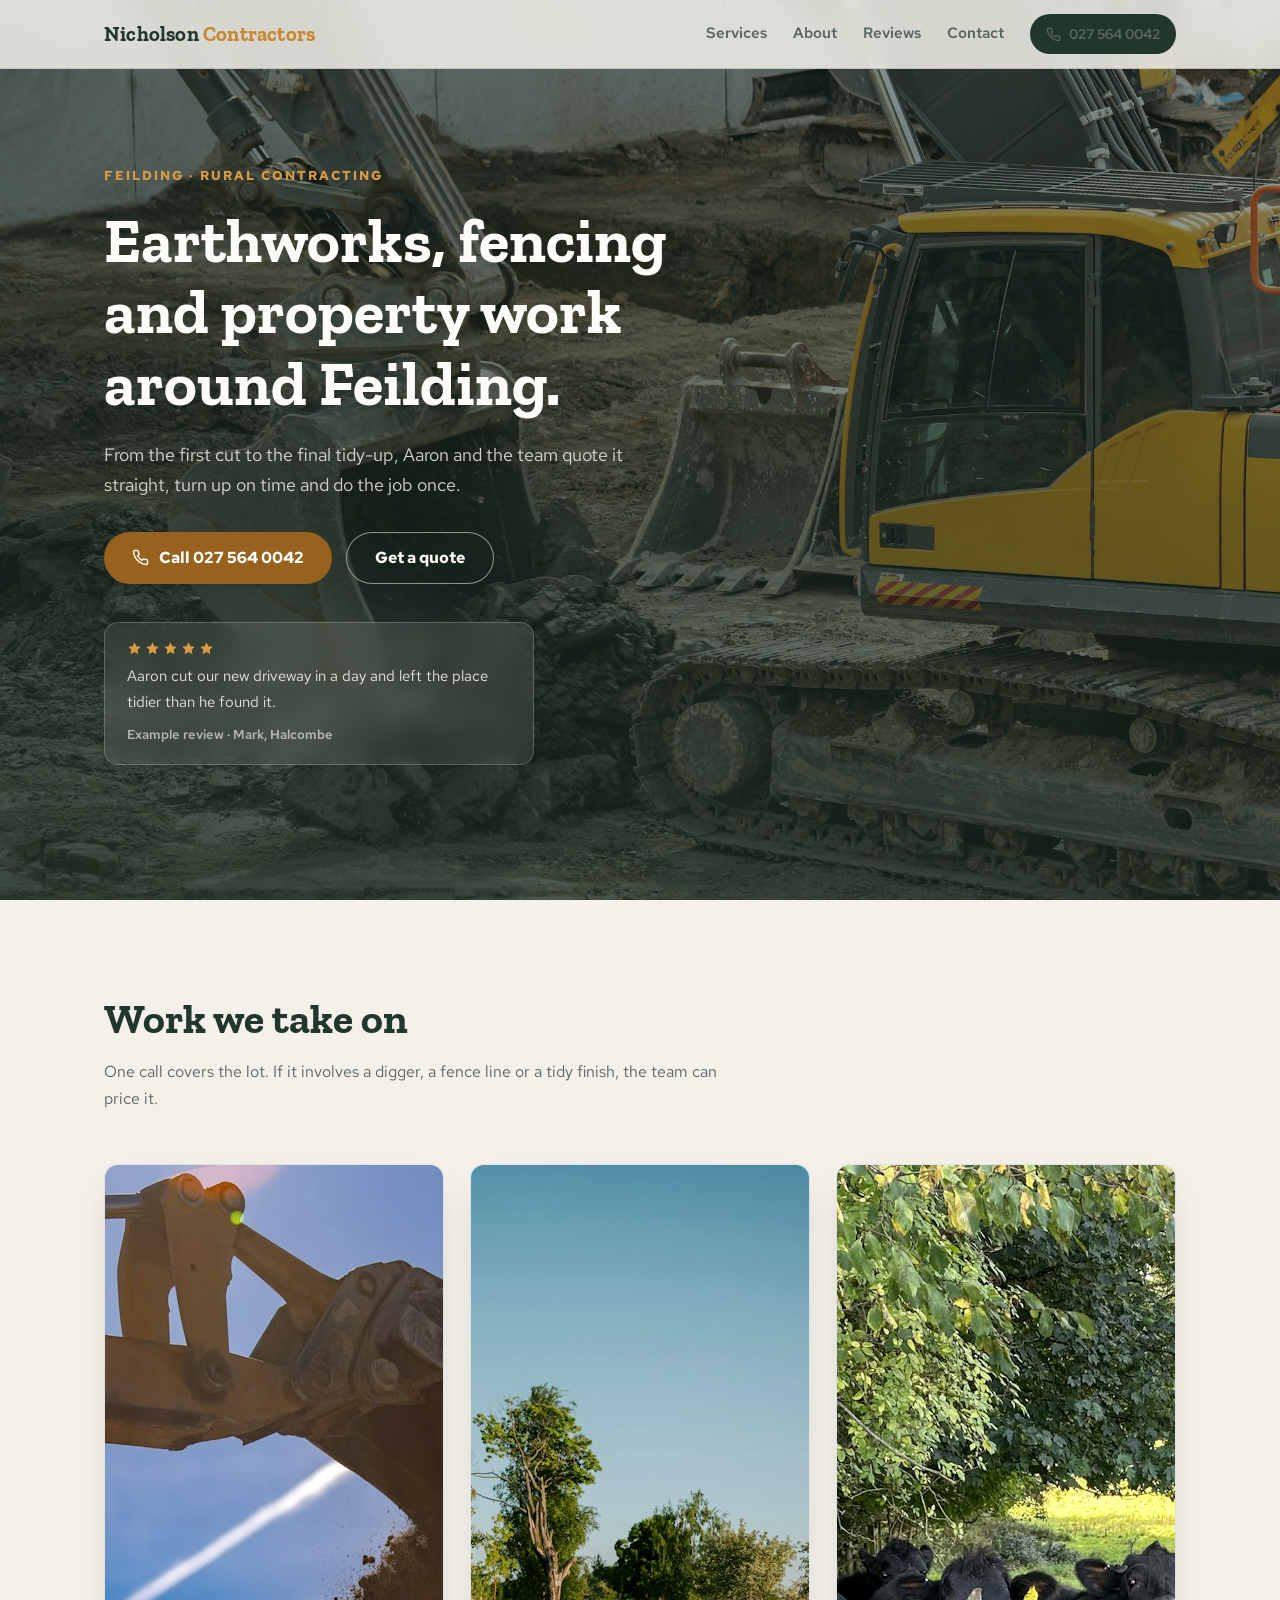
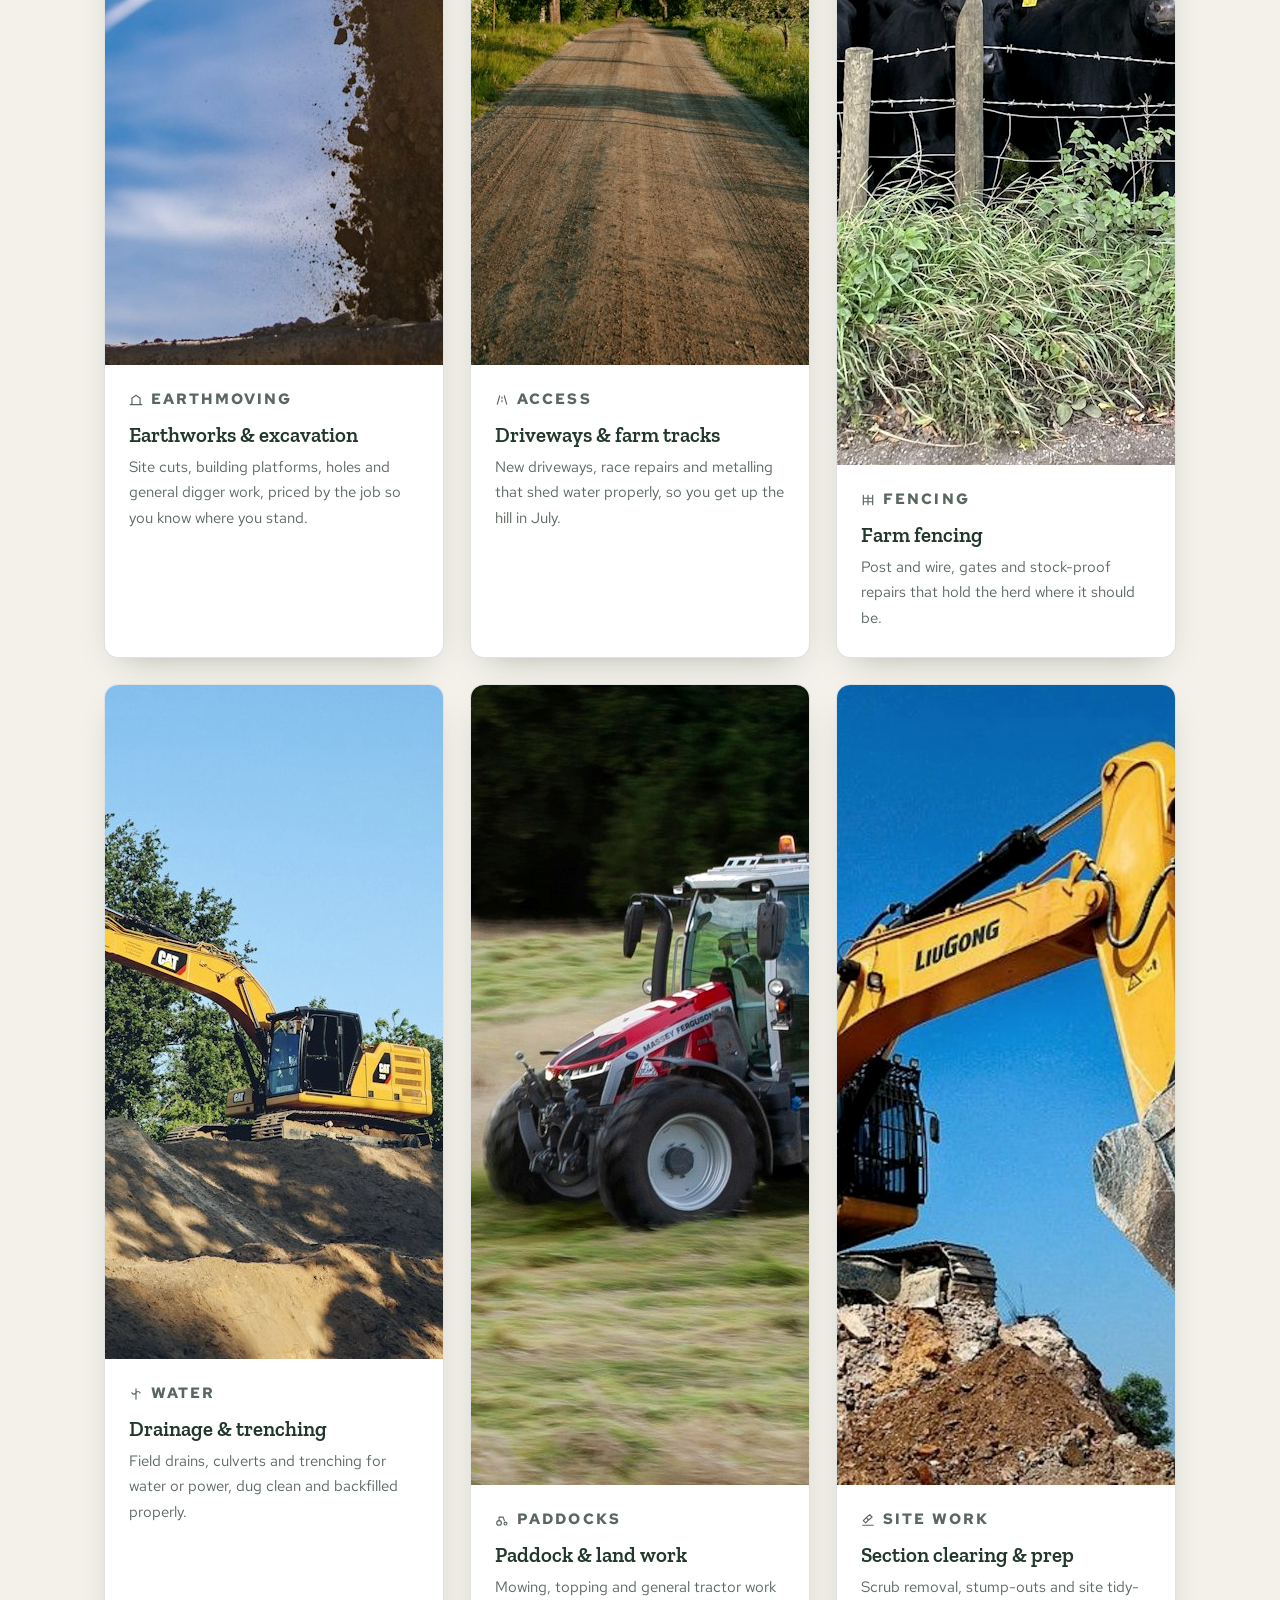
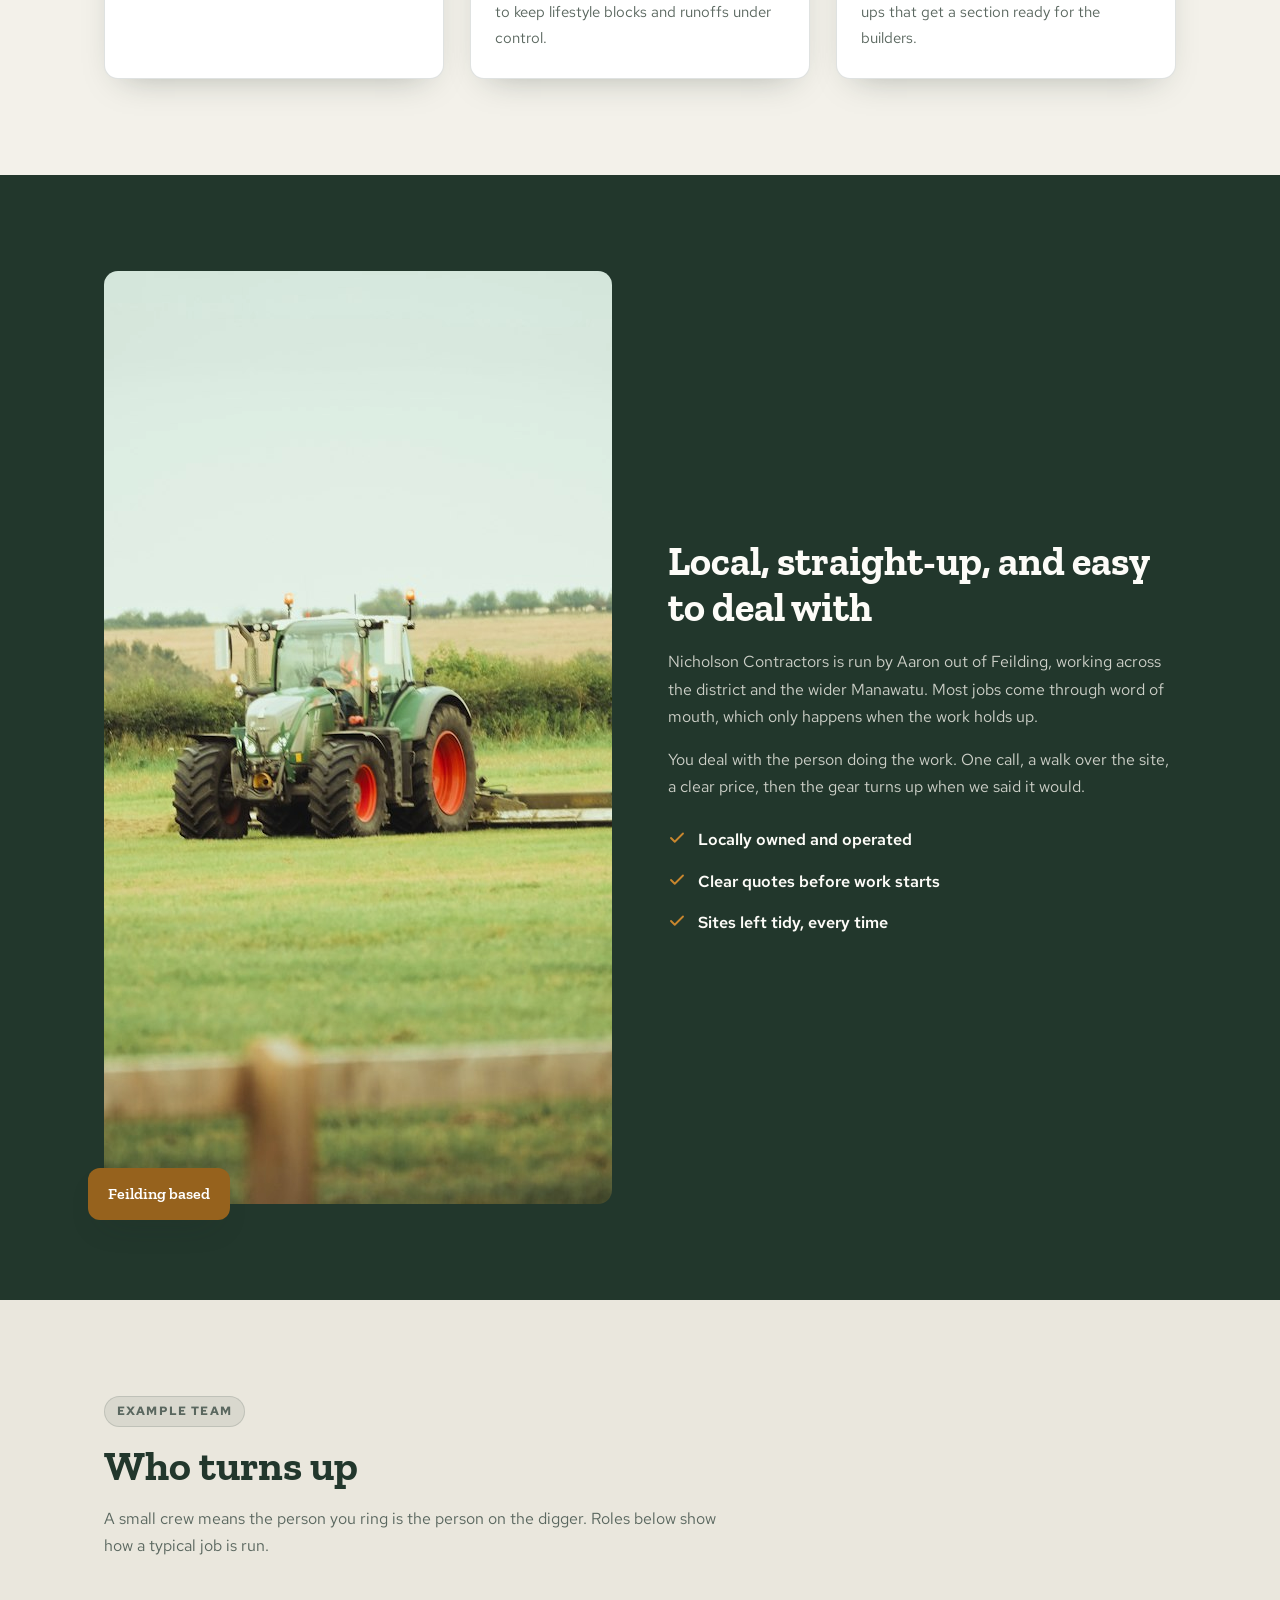
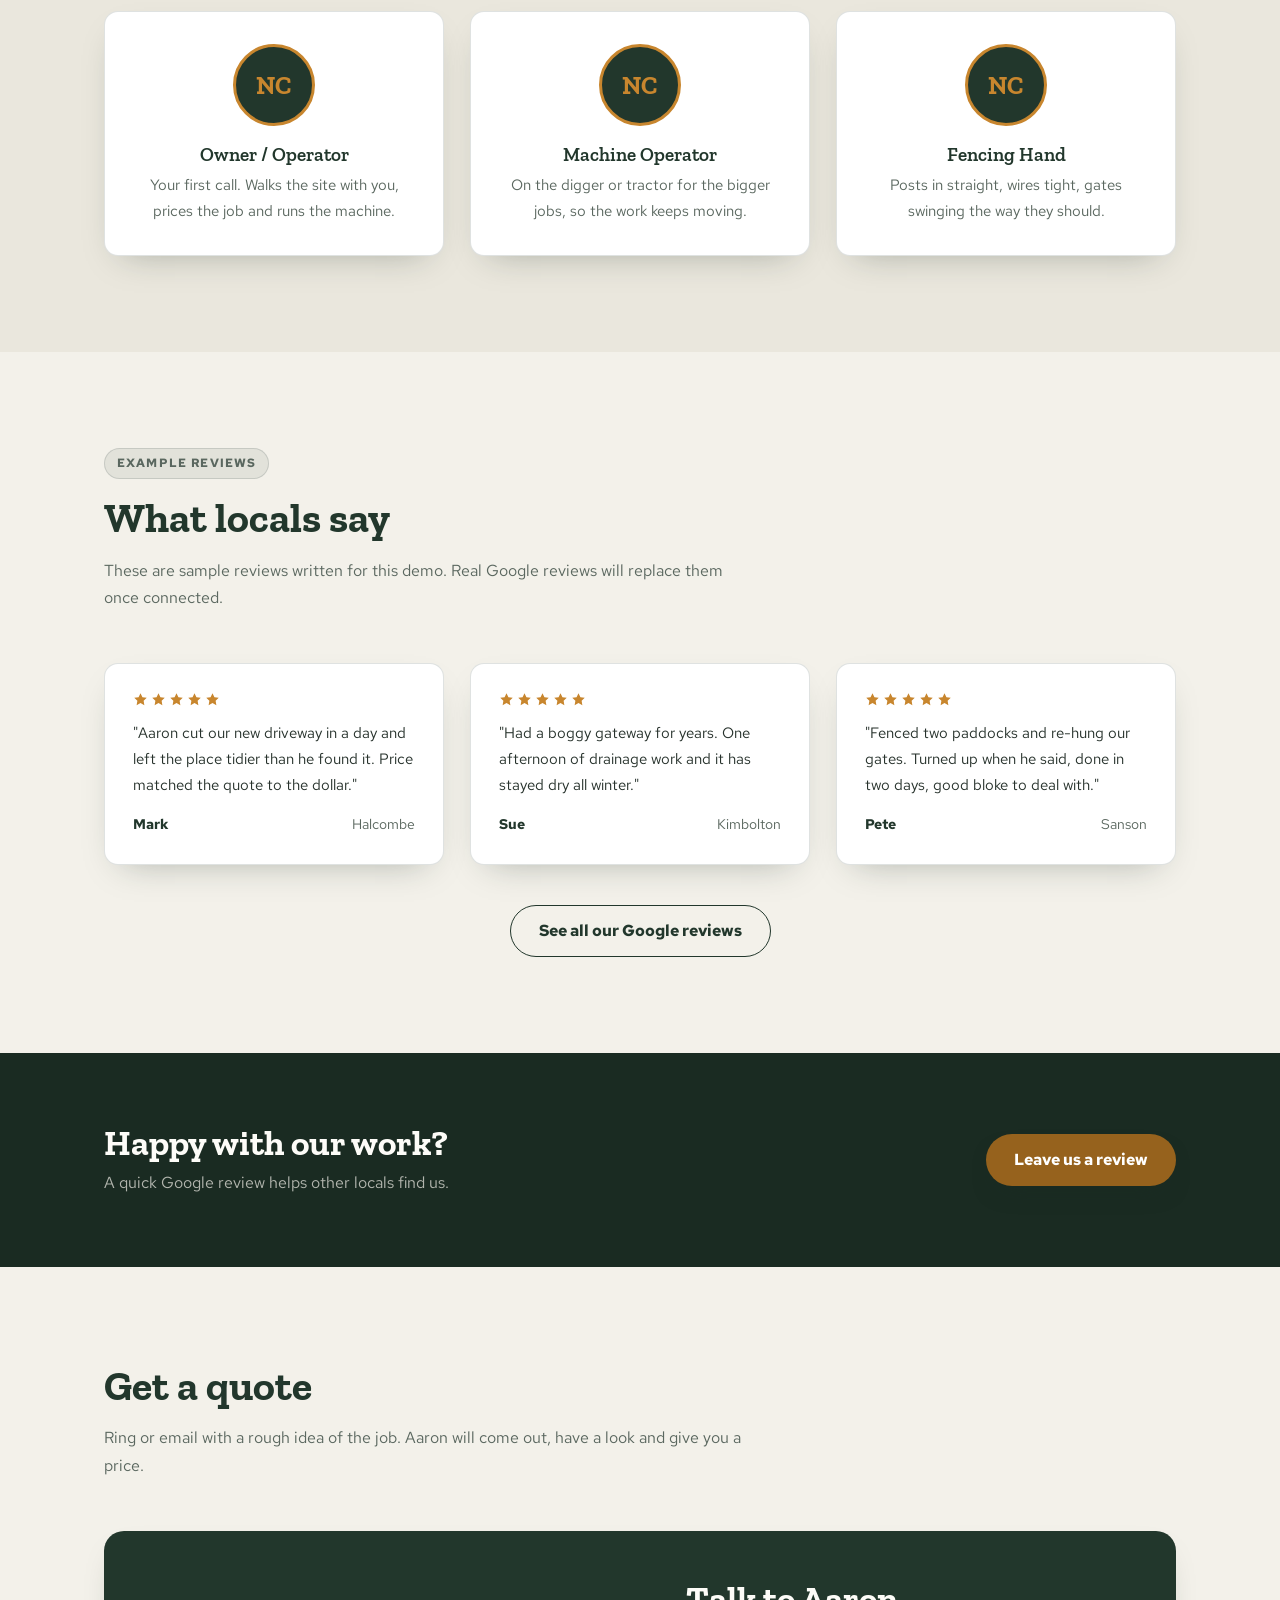
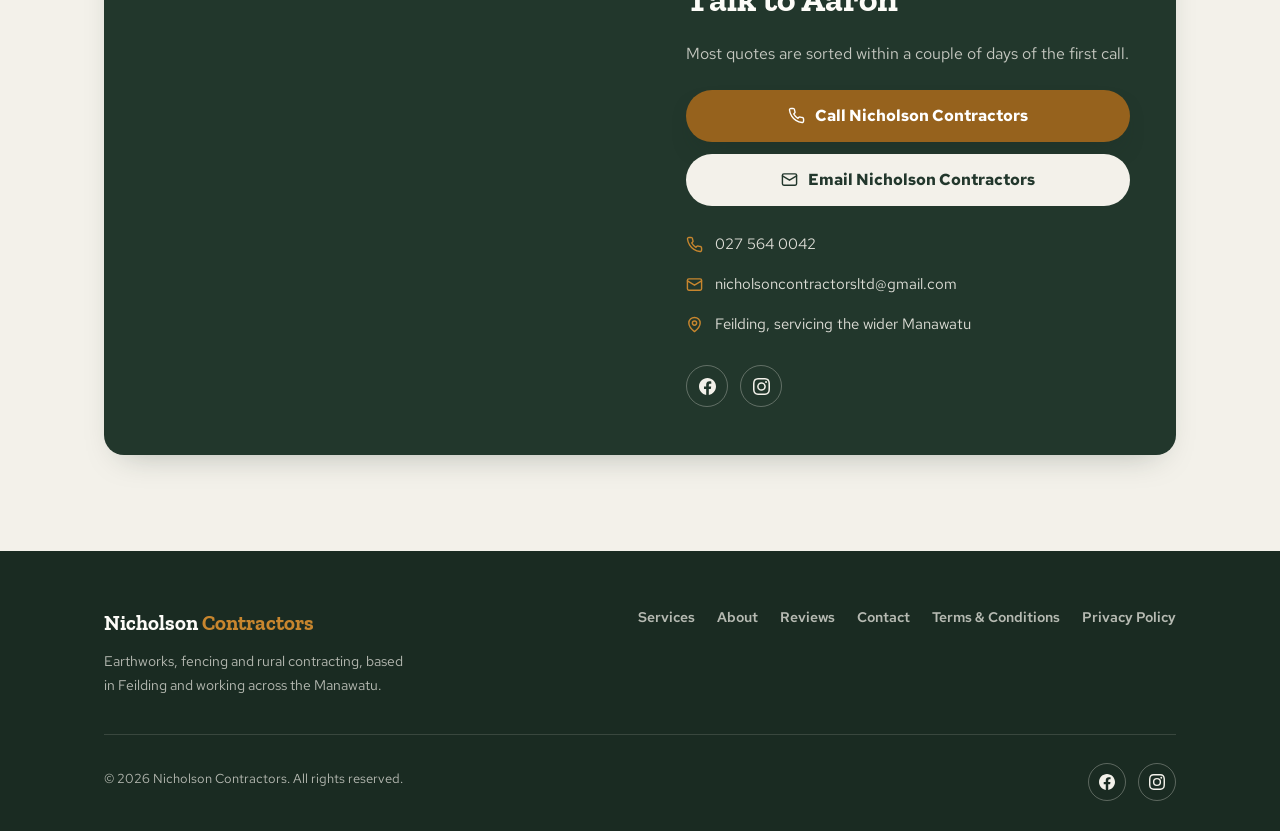
==== index.html @ 1080b982 "Initial build: Nicholson Contractors" ====
<!DOCTYPE html>
<html lang="en-NZ">
<head>
<meta charset="UTF-8">
<meta name="viewport" content="width=device-width, initial-scale=1">
<title>Nicholson Contractors | Rural Contracting, Feilding</title>
<meta name="description" content="Nicholson Contractors handles earthworks, fencing, drainage and property work around Feilding and the wider Manawatu. Call Aaron for a straight quote.">
<meta property="og:title" content="Nicholson Contractors | Rural Contracting, Feilding">
<meta property="og:description" content="Earthworks, fencing, drainage and property work around Feilding. Call Aaron for a straight quote.">
<meta property="og:type" content="website">
<meta property="og:image" content="img/hero-earthworks.jpg">
<link rel="icon" href="data:image/svg+xml,%3Csvg xmlns='http://www.w3.org/2000/svg' viewBox='0 0 64 64'%3E%3Crect width='64' height='64' rx='12' fill='%2322372c'/%3E%3Ctext x='32' y='44' font-family='Georgia,serif' font-size='34' font-weight='700' fill='%23c8862e' text-anchor='middle'%3EN%3C/text%3E%3C/svg%3E">
<link rel="preconnect" href="https://fonts.googleapis.com">
<link rel="preconnect" href="https://fonts.gstatic.com" crossorigin>
<link href="https://fonts.googleapis.com/css2?family=Zilla+Slab:wght@500;600;700&family=Red+Hat+Text:wght@400;500;600;700&display=swap" rel="stylesheet">
<style>
:root{
  --pine:#22372c;
  --pine-deep:#1a2b22;
  --pine-soft:#2e4839;
  --bone:#f3f1ea;
  --bone-deep:#eae7dd;
  --amber:#c8862e;
  --amber-bright:#d99a45;
  --amber-ink:#96621d;
  --amber-deep:#7d5116;
  --ink:#26312b;
  --ink-soft:#5a675f;
  --line:rgba(34,55,44,.14);
  --radius:14px;
  --shadow:0 14px 34px -18px rgba(26,43,34,.35);
  --ease:cubic-bezier(.16,1,.3,1);
}
*{margin:0;padding:0;box-sizing:border-box}
html{scroll-behavior:smooth}
img{image-orientation:from-image;max-width:100%}
body{
  font-family:'Red Hat Text',sans-serif;
  color:var(--ink);
  background:var(--bone);
  line-height:1.7;
  font-size:16px;
  overflow-x:hidden;
}
::selection{background:var(--pine);color:var(--bone)}
h1,h2,h3{font-family:'Zilla Slab',serif;line-height:1.15;color:var(--pine)}
a{color:inherit;text-decoration:none}
.wrap{max-width:1120px;margin:0 auto;padding:0 24px}
.photo{filter:saturate(.85) contrast(1.05)}

/* ---------- intro ---------- */
#intro{
  position:fixed;inset:0;z-index:200;background:var(--pine-deep);
  display:flex;align-items:center;justify-content:center;
  transition:opacity .7s var(--ease),visibility .7s;
}
#intro span{
  font-family:'Zilla Slab',serif;font-size:1.6rem;font-weight:600;color:var(--bone);
  letter-spacing:.04em;opacity:0;transform:translateY(14px);
  animation:introIn .8s var(--ease) .15s forwards;
}
#intro.gone{opacity:0;visibility:hidden}
@keyframes introIn{to{opacity:1;transform:none}}

/* ---------- nav ---------- */
nav{
  position:fixed;top:0;left:0;right:0;z-index:100;
  background:rgba(243,241,234,.86);backdrop-filter:blur(12px);-webkit-backdrop-filter:blur(12px);
  border-bottom:1px solid var(--line);
  transition:box-shadow .3s;
}
nav.scrolled{box-shadow:0 6px 24px -14px rgba(26,43,34,.3)}
.nav-inner{max-width:1120px;margin:0 auto;padding:0 24px;height:68px;display:flex;align-items:center;justify-content:space-between;gap:16px}
.brand{font-family:'Zilla Slab',serif;font-weight:700;font-size:1.28rem;color:var(--pine);letter-spacing:.01em;white-space:nowrap}
.brand b{color:var(--amber)}
.nav-links{display:flex;align-items:center;gap:26px;font-size:.94rem;font-weight:600}
.nav-links a{color:var(--ink-soft);transition:color .25s}
.nav-links a:hover{color:var(--pine)}
.nav-phone{
  display:inline-flex;align-items:center;gap:8px;height:40px;padding:0 16px;line-height:1;
  background:var(--pine);color:#fdfcf8;border-radius:999px;font-weight:600;font-size:.9rem;
  transition:background .25s,transform .25s;white-space:nowrap;
}
.nav-phone:hover{background:var(--pine-soft);transform:translateY(-1px)}
.nav-phone svg{flex:none}
#navToggle{display:none;background:none;border:0;cursor:pointer;padding:8px;color:var(--pine)}
@media(max-width:840px){
  .nav-links{
    position:fixed;top:68px;left:0;right:0;flex-direction:column;align-items:stretch;gap:0;
    background:var(--bone);border-bottom:1px solid var(--line);
    visibility:hidden;opacity:0;transform:translateY(-10px);pointer-events:none;
    transition:opacity .35s var(--ease),transform .35s var(--ease),visibility .35s;
  }
  .nav-links.open{visibility:visible;opacity:1;transform:none;pointer-events:auto}
  .nav-links a{padding:15px 24px;border-top:1px solid var(--line);color:var(--ink)}
  .nav-links .nav-phone{margin:14px 24px 18px;justify-content:center;border-radius:999px;border-top:0}
  #navToggle{display:block}
}

/* ---------- hero ---------- */
header.hero{
  position:relative;min-height:100dvh;display:flex;align-items:center;
  background:var(--pine-deep);overflow:hidden;
}
.slides{position:absolute;inset:0}
.slides img{
  position:absolute;inset:0;width:100%;height:100%;object-fit:cover;
  opacity:0;transition:opacity 1.6s ease;filter:saturate(.85) contrast(1.05);
}
.slides img.on{opacity:1}
.hero-scrim{position:absolute;inset:0;background:linear-gradient(200deg,rgba(26,43,34,.42) 0%,rgba(26,43,34,.68) 62%,rgba(26,43,34,.86) 100%)}
.hero-content{position:relative;z-index:2;width:100%;padding:120px 0 90px}
.hero-grid{max-width:1120px;margin:0 auto;padding:0 24px;display:grid;grid-template-columns:minmax(0,640px)}
.eyebrow{
  font-size:.8rem;font-weight:700;letter-spacing:.16em;text-transform:uppercase;
  color:var(--amber-bright);margin-bottom:18px;
}
.hero h1{
  font-size:clamp(2.5rem,5.4vw,3.9rem);font-weight:700;color:#fdfcf8;
  margin-bottom:20px;
}
.hero p.lede{color:rgba(243,241,234,.85);font-size:1.1rem;max-width:34rem;margin-bottom:32px}
.hero-ctas{display:flex;flex-wrap:wrap;gap:14px;margin-bottom:38px}
.btn{
  display:inline-flex;align-items:center;justify-content:center;gap:10px;
  height:52px;padding:0 28px;border-radius:999px;font-weight:700;font-size:1rem;line-height:1;
  transition:transform .25s var(--ease),background .25s,box-shadow .25s;
}
.btn:active{transform:scale(.98)}
.btn-amber{background:var(--amber-ink);color:#fff;box-shadow:0 12px 26px -14px rgba(26,43,34,.55)}
.btn-amber:hover{background:var(--amber-deep);transform:translateY(-2px)}
.btn-ghost{border:1.5px solid rgba(243,241,234,.55);color:#fdfcf8;background:rgba(26,43,34,.25)}
.btn-ghost:hover{background:rgba(243,241,234,.14);transform:translateY(-2px)}
.hero-review{
  max-width:430px;border-radius:var(--radius);padding:18px 22px;
  background:rgba(243,241,234,.1);backdrop-filter:blur(10px);-webkit-backdrop-filter:blur(10px);
  border:1px solid rgba(243,241,234,.22);
}
.hero-review .stars{color:var(--amber-bright);display:flex;gap:3px;margin-bottom:8px}
.hero-review blockquote{font-size:.95rem;color:rgba(243,241,234,.92);min-height:3.2em;transition:opacity .5s}
.hero-review blockquote.fading{opacity:0}
.hero-review cite{display:block;margin-top:8px;font-style:normal;font-size:.83rem;font-weight:600;color:rgba(243,241,234,.65)}

/* ---------- sections ---------- */
section{padding:96px 0}
.sec-head{max-width:640px;margin-bottom:52px}
.sec-head h2{font-size:clamp(1.9rem,3.6vw,2.6rem);font-weight:700;margin-bottom:14px}
.sec-head p{color:var(--ink-soft)}
.reveal{opacity:0;transform:translateY(26px);transition:opacity .8s var(--ease),transform .8s var(--ease)}
.reveal.in{opacity:1;transform:none}

/* services */
#services{background:var(--bone)}
.svc-grid{display:grid;grid-template-columns:repeat(3,1fr);gap:26px}
.svc{
  background:#fff;border-radius:var(--radius);overflow:hidden;border:1px solid var(--line);
  box-shadow:var(--shadow);transition:transform .35s var(--ease),box-shadow .35s;
  display:flex;flex-direction:column;
}
.svc:hover{transform:translateY(-6px);box-shadow:0 24px 44px -20px rgba(26,43,34,.4)}
.svc img{width:100%;aspect-ratio:16/9;object-fit:cover;display:block}
.svc-body{padding:22px 24px 26px}
.svc-label{display:flex;align-items:center;gap:8px;font-size:.72rem;font-weight:700;letter-spacing:.14em;text-transform:uppercase;color:var(--amber-ink);margin-bottom:10px}
.svc h3{font-size:1.3rem;font-weight:600;margin-bottom:8px}
.svc p{font-size:.94rem;color:var(--ink-soft)}
@media(max-width:900px){.svc-grid{grid-template-columns:repeat(2,1fr)}}
@media(max-width:620px){.svc-grid{grid-template-columns:1fr}}

/* about */
#about{background:var(--pine);color:var(--bone)}
#about .sec-head h2,#about h2{color:#fdfcf8}
.about-grid{display:grid;grid-template-columns:1fr 1fr;gap:56px;align-items:center}
.about-photo{position:relative}
.about-photo img{width:100%;aspect-ratio:4/3;object-fit:cover;border-radius:var(--radius);display:block}
.about-tag{
  position:absolute;bottom:-16px;left:-16px;background:var(--amber-ink);color:#fff;
  font-family:'Zilla Slab',serif;font-weight:600;font-size:1rem;
  padding:12px 20px;border-radius:12px;box-shadow:var(--shadow);
}
.about-copy h2{font-size:clamp(1.9rem,3.4vw,2.5rem);margin-bottom:18px}
.about-copy p{color:rgba(243,241,234,.82);margin-bottom:16px}
.checklist{list-style:none;margin-top:26px;display:grid;gap:14px}
.checklist li{display:flex;gap:12px;align-items:flex-start;font-weight:600;color:#fdfcf8}
.checklist svg{flex:none;margin-top:3px;color:var(--amber)}
@media(max-width:840px){.about-grid{grid-template-columns:1fr}.about-tag{left:12px}}

/* crew */
#crew{background:var(--bone-deep)}
.badge{
  display:inline-block;font-size:.72rem;font-weight:700;letter-spacing:.1em;text-transform:uppercase;
  background:rgba(34,55,44,.08);color:var(--ink-soft);border:1px solid var(--line);
  padding:5px 12px;border-radius:999px;margin-bottom:16px;
}
.crew-row{display:grid;grid-template-columns:repeat(3,1fr);gap:26px}
.crew-card{
  background:#fff;border:1px solid var(--line);border-radius:var(--radius);
  padding:32px 26px;text-align:center;box-shadow:var(--shadow);
  transition:transform .35s var(--ease);
}
.crew-card:hover{transform:translateY(-5px)}
.avatar{
  width:82px;height:82px;margin:0 auto 18px;border-radius:50%;
  background:var(--pine);color:var(--amber);border:3px solid var(--amber);
  display:flex;align-items:center;justify-content:center;
  font-family:'Zilla Slab',serif;font-weight:700;font-size:1.6rem;letter-spacing:.02em;
}
.crew-card h3{font-size:1.2rem;font-weight:600;margin-bottom:6px}
.crew-card p{font-size:.92rem;color:var(--ink-soft)}
@media(max-width:760px){.crew-row{grid-template-columns:1fr;max-width:400px;margin:0 auto}}

/* reviews */
#reviews{background:var(--bone)}
.rev-grid{display:grid;grid-template-columns:repeat(3,1fr);gap:26px;margin-bottom:40px}
.rev{
  background:#fff;border:1px solid var(--line);border-radius:var(--radius);
  padding:28px;box-shadow:var(--shadow);display:flex;flex-direction:column;gap:14px;
}
.rev .stars{display:flex;gap:3px;color:var(--amber)}
.rev p{font-size:.95rem;color:var(--ink)}
.rev footer{display:flex;justify-content:space-between;align-items:center;font-size:.85rem;color:var(--ink-soft);margin-top:auto}
.rev footer b{color:var(--pine);font-weight:700}
.rev-actions{display:flex;justify-content:center}
.btn-outline{border:1.5px solid var(--pine);color:var(--pine);background:transparent}
.btn-outline:hover{background:var(--pine);color:#fdfcf8;transform:translateY(-2px)}
@media(max-width:900px){.rev-grid{grid-template-columns:1fr;max-width:520px;margin:0 auto 40px}}

/* review banner */
#review-banner{background:var(--pine-deep);padding:70px 0}
.banner-inner{display:flex;flex-wrap:wrap;align-items:center;justify-content:space-between;gap:26px}
.banner-inner h2{color:#fdfcf8;font-size:clamp(1.6rem,3vw,2.2rem)}
.banner-inner p{color:rgba(243,241,234,.7);margin-top:6px}

/* contact */
#contact{background:var(--bone)}
.contact-card{
  background:var(--pine);border-radius:20px;overflow:hidden;box-shadow:var(--shadow);
  display:grid;grid-template-columns:1fr 1fr;min-height:520px;
}
.contact-map{position:relative;min-height:320px}
.contact-map iframe{position:absolute;inset:0;width:100%;height:100%;border:0}
.contact-body{padding:48px 46px;color:var(--bone);display:flex;flex-direction:column;gap:22px}
.contact-body h2{color:#fdfcf8;font-size:clamp(1.7rem,3vw,2.2rem)}
.contact-body>p{color:rgba(243,241,234,.78);font-size:.98rem}
.contact-btns{display:grid;gap:12px}
.contact-btns .btn{width:100%}
.btn-bone{background:var(--bone);color:var(--pine)}
.btn-bone:hover{background:#fff;transform:translateY(-2px)}
.c-rows{display:grid;gap:14px;margin-top:4px}
.c-row{display:flex;gap:12px;align-items:center;font-size:.95rem;color:rgba(243,241,234,.9)}
.c-row svg{flex:none;color:var(--amber)}
.socials{display:flex;gap:12px;margin-top:6px}
.socials a{
  width:42px;height:42px;border-radius:50%;border:1px solid rgba(243,241,234,.3);
  display:flex;align-items:center;justify-content:center;color:var(--bone);
  transition:background .25s,transform .25s;
}
.socials a:hover{background:var(--amber);border-color:var(--amber);transform:translateY(-2px)}
@media(max-width:880px){
  .contact-card{grid-template-columns:1fr}
  .contact-map{order:2;min-height:300px}
  .contact-body{order:1;padding:38px 26px}
}

/* footer */
footer.site{background:var(--pine-deep);color:rgba(243,241,234,.72);padding:54px 0 30px}
.foot-grid{display:flex;flex-wrap:wrap;justify-content:space-between;gap:28px;align-items:flex-start;margin-bottom:36px}
.foot-brand{font-family:'Zilla Slab',serif;font-weight:700;font-size:1.3rem;color:#fdfcf8}
.foot-brand b{color:var(--amber)}
.foot-grid p{font-size:.9rem;max-width:300px;margin-top:8px}
.foot-links{display:flex;gap:22px;font-size:.9rem;font-weight:600;flex-wrap:wrap}
.foot-links a:hover{color:#fdfcf8}
.foot-base{border-top:1px solid rgba(243,241,234,.14);padding-top:22px;display:flex;flex-wrap:wrap;gap:14px;justify-content:space-between;align-items:center;font-size:.82rem}
.foot-base .socials a{width:38px;height:38px}

@media (prefers-reduced-motion: reduce){
  html{scroll-behavior:auto}
  *,*::before,*::after{animation-duration:.01ms!important;transition-duration:.01ms!important}
  .reveal{opacity:1;transform:none}
}
</style>
</head>
<body>

<div id="intro"><span>Nicholson Contractors</span></div>

<nav id="nav">
  <div class="nav-inner">
    <a class="brand" href="#top">Nicholson <b>Contractors</b></a>
    <button id="navToggle" aria-label="Open menu">
      <svg width="26" height="26" viewBox="0 0 24 24" fill="none" stroke="currentColor" stroke-width="2" stroke-linecap="round"><path d="M3 6h18M3 12h18M3 18h18"/></svg>
    </button>
    <div class="nav-links" id="navLinks">
      <a href="#services">Services</a>
      <a href="#about">About</a>
      <a href="#reviews">Reviews</a>
      <a href="#contact">Contact</a>
      <a class="nav-phone" href="tel:+64275640042">
        <svg width="15" height="15" viewBox="0 0 24 24" fill="none" stroke="currentColor" stroke-width="2" stroke-linecap="round" stroke-linejoin="round"><path d="M22 16.92v3a2 2 0 0 1-2.18 2 19.79 19.79 0 0 1-8.63-3.07 19.5 19.5 0 0 1-6-6 19.79 19.79 0 0 1-3.07-8.67A2 2 0 0 1 4.11 2h3a2 2 0 0 1 2 1.72c.127.96.361 1.903.7 2.81a2 2 0 0 1-.45 2.11L8.09 9.91a16 16 0 0 0 6 6l1.27-1.27a2 2 0 0 1 2.11-.45c.907.339 1.85.573 2.81.7A2 2 0 0 1 22 16.92z"/></svg>
        027 564 0042
      </a>
    </div>
  </div>
</nav>

<header class="hero" id="top">
  <div class="slides">
    <img src="img/hero-earthworks.jpg" alt="Excavator digging on a construction site" class="on" fetchpriority="high" width="1920" height="1280">
    <img src="img/hero-terraced-site.jpg" alt="Terraced earthworks cut into a hillside" loading="lazy" width="1920" height="1280">
    <img src="img/hero-farm-track.jpg" alt="Gravel farm road running between fenced paddocks" loading="lazy" width="1920" height="1281">
  </div>
  <div class="hero-scrim"></div>
  <div class="hero-content">
    <div class="hero-grid">
      <div>
        <p class="eyebrow">Feilding · Rural Contracting</p>
        <h1>Earthworks, fencing and property work around Feilding.</h1>
        <p class="lede">From the first cut to the final tidy-up, Aaron and the team quote it straight, turn up on time and do the job once.</p>
        <div class="hero-ctas">
          <a class="btn btn-amber" href="tel:+64275640042">
            <svg width="17" height="17" viewBox="0 0 24 24" fill="none" stroke="currentColor" stroke-width="2" stroke-linecap="round" stroke-linejoin="round"><path d="M22 16.92v3a2 2 0 0 1-2.18 2 19.79 19.79 0 0 1-8.63-3.07 19.5 19.5 0 0 1-6-6 19.79 19.79 0 0 1-3.07-8.67A2 2 0 0 1 4.11 2h3a2 2 0 0 1 2 1.72c.127.96.361 1.903.7 2.81a2 2 0 0 1-.45 2.11L8.09 9.91a16 16 0 0 0 6 6l1.27-1.27a2 2 0 0 1 2.11-.45c.907.339 1.85.573 2.81.7A2 2 0 0 1 22 16.92z"/></svg>
            Call 027 564 0042
          </a>
          <a class="btn btn-ghost" href="#contact">Get a quote</a>
        </div>
        <div class="hero-review" id="heroReview">
          <div class="stars" aria-hidden="true">
            <svg width="15" height="15" viewBox="0 0 24 24" fill="currentColor"><path d="M12 2l3.09 6.26L22 9.27l-5 4.87 1.18 6.88L12 17.77l-6.18 3.25L7 14.14 2 9.27l6.91-1.01z"/></svg>
            <svg width="15" height="15" viewBox="0 0 24 24" fill="currentColor"><path d="M12 2l3.09 6.26L22 9.27l-5 4.87 1.18 6.88L12 17.77l-6.18 3.25L7 14.14 2 9.27l6.91-1.01z"/></svg>
            <svg width="15" height="15" viewBox="0 0 24 24" fill="currentColor"><path d="M12 2l3.09 6.26L22 9.27l-5 4.87 1.18 6.88L12 17.77l-6.18 3.25L7 14.14 2 9.27l6.91-1.01z"/></svg>
            <svg width="15" height="15" viewBox="0 0 24 24" fill="currentColor"><path d="M12 2l3.09 6.26L22 9.27l-5 4.87 1.18 6.88L12 17.77l-6.18 3.25L7 14.14 2 9.27l6.91-1.01z"/></svg>
            <svg width="15" height="15" viewBox="0 0 24 24" fill="currentColor"><path d="M12 2l3.09 6.26L22 9.27l-5 4.87 1.18 6.88L12 17.77l-6.18 3.25L7 14.14 2 9.27l6.91-1.01z"/></svg>
          </div>
          <blockquote id="heroQuote">Aaron cut our new driveway in a day and left the place tidier than he found it.</blockquote>
          <cite id="heroCite">Example review · Mark, Halcombe</cite>
        </div>
      </div>
    </div>
  </div>
</header>

<section id="services">
  <div class="wrap">
    <div class="sec-head reveal">
      <h2>Work we take on</h2>
      <p>One call covers the lot. If it involves a digger, a fence line or a tidy finish, the team can price it.</p>
    </div>
    <div class="svc-grid">
      <article class="svc reveal">
        <img class="photo" src="img/svc-earthworks.jpg" alt="Excavator bucket dumping soil against a blue sky" loading="lazy" width="1200" height="800">
        <div class="svc-body">
          <p class="svc-label">
            <svg width="14" height="14" viewBox="0 0 24 24" fill="none" stroke="currentColor" stroke-width="2" stroke-linecap="round" stroke-linejoin="round"><path d="M2 20h20M5 20V9l7-5 7 5v11"/></svg>
            Earthmoving
          </p>
          <h3>Earthworks &amp; excavation</h3>
          <p>Site cuts, building platforms, holes and general digger work, priced by the job so you know where you stand.</p>
        </div>
      </article>
      <article class="svc reveal">
        <img class="photo" src="img/svc-driveways.jpg" alt="Metal farm track running through trees" loading="lazy" width="1200" height="800">
        <div class="svc-body">
          <p class="svc-label">
            <svg width="14" height="14" viewBox="0 0 24 24" fill="none" stroke="currentColor" stroke-width="2" stroke-linecap="round" stroke-linejoin="round"><path d="M4 19l4-14M20 19L16 5M12 7v2M12 13v2"/></svg>
            Access
          </p>
          <h3>Driveways &amp; farm tracks</h3>
          <p>New driveways, race repairs and metalling that shed water properly, so you get up the hill in July.</p>
        </div>
      </article>
      <article class="svc reveal">
        <img class="photo" src="img/svc-fencing.jpg" alt="Cattle standing behind a wire farm fence" loading="lazy" width="1200" height="900">
        <div class="svc-body">
          <p class="svc-label">
            <svg width="14" height="14" viewBox="0 0 24 24" fill="none" stroke="currentColor" stroke-width="2" stroke-linecap="round" stroke-linejoin="round"><path d="M4 4v16M12 4v16M20 4v16M4 9h16M4 15h16"/></svg>
            Fencing
          </p>
          <h3>Farm fencing</h3>
          <p>Post and wire, gates and stock-proof repairs that hold the herd where it should be.</p>
        </div>
      </article>
      <article class="svc reveal">
        <img class="photo" src="img/svc-drainage.jpg" alt="Excavator working on top of an earth bank" loading="lazy" width="1200" height="674">
        <div class="svc-body">
          <p class="svc-label">
            <svg width="14" height="14" viewBox="0 0 24 24" fill="none" stroke="currentColor" stroke-width="2" stroke-linecap="round" stroke-linejoin="round"><path d="M12 3v18M5 10c2 3 5 3 7 0s5-3 7 0"/></svg>
            Water
          </p>
          <h3>Drainage &amp; trenching</h3>
          <p>Field drains, culverts and trenching for water or power, dug clean and backfilled properly.</p>
        </div>
      </article>
      <article class="svc reveal">
        <img class="photo" src="img/svc-tractor.jpg" alt="Tractor mowing a grass paddock" loading="lazy" width="1200" height="800">
        <div class="svc-body">
          <p class="svc-label">
            <svg width="14" height="14" viewBox="0 0 24 24" fill="none" stroke="currentColor" stroke-width="2" stroke-linecap="round" stroke-linejoin="round"><circle cx="7" cy="17" r="4"/><circle cx="18" cy="18" r="2.5"/><path d="M7 13V7h7l2 6"/></svg>
            Paddocks
          </p>
          <h3>Paddock &amp; land work</h3>
          <p>Mowing, topping and general tractor work to keep lifestyle blocks and runoffs under control.</p>
        </div>
      </article>
      <article class="svc reveal">
        <img class="photo" src="img/svc-siteprep.jpg" alt="Excavator digging earth on a cleared site" loading="lazy" width="1200" height="800">
        <div class="svc-body">
          <p class="svc-label">
            <svg width="14" height="14" viewBox="0 0 24 24" fill="none" stroke="currentColor" stroke-width="2" stroke-linecap="round" stroke-linejoin="round"><path d="M3 21h18M9 8l6-5 4 4-6 5M9 8l-5 5 4 4 5-5M9 8l4 4"/></svg>
            Site work
          </p>
          <h3>Section clearing &amp; prep</h3>
          <p>Scrub removal, stump-outs and site tidy-ups that get a section ready for the builders.</p>
        </div>
      </article>
    </div>
  </div>
</section>

<section id="about">
  <div class="wrap">
    <div class="about-grid">
      <div class="about-photo reveal">
        <img class="photo" src="img/about-tractor.jpg" alt="Tractor working a green paddock behind a timber fence" loading="lazy" width="1400" height="933">
        <span class="about-tag">Feilding based</span>
      </div>
      <div class="about-copy reveal">
        <h2>Local, straight-up, and easy to deal with</h2>
        <p>Nicholson Contractors is run by Aaron out of Feilding, working across the district and the wider Manawatu. Most jobs come through word of mouth, which only happens when the work holds up.</p>
        <p>You deal with the person doing the work. One call, a walk over the site, a clear price, then the gear turns up when we said it would.</p>
        <ul class="checklist">
          <li>
            <svg width="18" height="18" viewBox="0 0 24 24" fill="none" stroke="currentColor" stroke-width="2.5" stroke-linecap="round" stroke-linejoin="round"><path d="M20 6L9 17l-5-5"/></svg>
            Locally owned and operated
          </li>
          <li>
            <svg width="18" height="18" viewBox="0 0 24 24" fill="none" stroke="currentColor" stroke-width="2.5" stroke-linecap="round" stroke-linejoin="round"><path d="M20 6L9 17l-5-5"/></svg>
            Clear quotes before work starts
          </li>
          <li>
            <svg width="18" height="18" viewBox="0 0 24 24" fill="none" stroke="currentColor" stroke-width="2.5" stroke-linecap="round" stroke-linejoin="round"><path d="M20 6L9 17l-5-5"/></svg>
            Sites left tidy, every time
          </li>
        </ul>
      </div>
    </div>
  </div>
</section>

<section id="crew">
  <div class="wrap">
    <div class="sec-head reveal">
      <span class="badge">Example team</span>
      <h2>Who turns up</h2>
      <p>A small crew means the person you ring is the person on the digger. Roles below show how a typical job is run.</p>
    </div>
    <div class="crew-row">
      <div class="crew-card reveal">
        <div class="avatar">NC</div>
        <h3>Owner / Operator</h3>
        <p>Your first call. Walks the site with you, prices the job and runs the machine.</p>
      </div>
      <div class="crew-card reveal">
        <div class="avatar">NC</div>
        <h3>Machine Operator</h3>
        <p>On the digger or tractor for the bigger jobs, so the work keeps moving.</p>
      </div>
      <div class="crew-card reveal">
        <div class="avatar">NC</div>
        <h3>Fencing Hand</h3>
        <p>Posts in straight, wires tight, gates swinging the way they should.</p>
      </div>
    </div>
  </div>
</section>

<section id="reviews">
  <div class="wrap">
    <div class="sec-head reveal">
      <span class="badge">Example reviews</span>
      <h2>What locals say</h2>
      <p>These are sample reviews written for this demo. Real Google reviews will replace them once connected.</p>
    </div>
    <div class="rev-grid">
      <article class="rev reveal">
        <div class="stars" aria-hidden="true">
          <svg width="15" height="15" viewBox="0 0 24 24" fill="currentColor"><path d="M12 2l3.09 6.26L22 9.27l-5 4.87 1.18 6.88L12 17.77l-6.18 3.25L7 14.14 2 9.27l6.91-1.01z"/></svg>
          <svg width="15" height="15" viewBox="0 0 24 24" fill="currentColor"><path d="M12 2l3.09 6.26L22 9.27l-5 4.87 1.18 6.88L12 17.77l-6.18 3.25L7 14.14 2 9.27l6.91-1.01z"/></svg>
          <svg width="15" height="15" viewBox="0 0 24 24" fill="currentColor"><path d="M12 2l3.09 6.26L22 9.27l-5 4.87 1.18 6.88L12 17.77l-6.18 3.25L7 14.14 2 9.27l6.91-1.01z"/></svg>
          <svg width="15" height="15" viewBox="0 0 24 24" fill="currentColor"><path d="M12 2l3.09 6.26L22 9.27l-5 4.87 1.18 6.88L12 17.77l-6.18 3.25L7 14.14 2 9.27l6.91-1.01z"/></svg>
          <svg width="15" height="15" viewBox="0 0 24 24" fill="currentColor"><path d="M12 2l3.09 6.26L22 9.27l-5 4.87 1.18 6.88L12 17.77l-6.18 3.25L7 14.14 2 9.27l6.91-1.01z"/></svg>
        </div>
        <p>"Aaron cut our new driveway in a day and left the place tidier than he found it. Price matched the quote to the dollar."</p>
        <footer><b>Mark</b><span>Halcombe</span></footer>
      </article>
      <article class="rev reveal">
        <div class="stars" aria-hidden="true">
          <svg width="15" height="15" viewBox="0 0 24 24" fill="currentColor"><path d="M12 2l3.09 6.26L22 9.27l-5 4.87 1.18 6.88L12 17.77l-6.18 3.25L7 14.14 2 9.27l6.91-1.01z"/></svg>
          <svg width="15" height="15" viewBox="0 0 24 24" fill="currentColor"><path d="M12 2l3.09 6.26L22 9.27l-5 4.87 1.18 6.88L12 17.77l-6.18 3.25L7 14.14 2 9.27l6.91-1.01z"/></svg>
          <svg width="15" height="15" viewBox="0 0 24 24" fill="currentColor"><path d="M12 2l3.09 6.26L22 9.27l-5 4.87 1.18 6.88L12 17.77l-6.18 3.25L7 14.14 2 9.27l6.91-1.01z"/></svg>
          <svg width="15" height="15" viewBox="0 0 24 24" fill="currentColor"><path d="M12 2l3.09 6.26L22 9.27l-5 4.87 1.18 6.88L12 17.77l-6.18 3.25L7 14.14 2 9.27l6.91-1.01z"/></svg>
          <svg width="15" height="15" viewBox="0 0 24 24" fill="currentColor"><path d="M12 2l3.09 6.26L22 9.27l-5 4.87 1.18 6.88L12 17.77l-6.18 3.25L7 14.14 2 9.27l6.91-1.01z"/></svg>
        </div>
        <p>"Had a boggy gateway for years. One afternoon of drainage work and it has stayed dry all winter."</p>
        <footer><b>Sue</b><span>Kimbolton</span></footer>
      </article>
      <article class="rev reveal">
        <div class="stars" aria-hidden="true">
          <svg width="15" height="15" viewBox="0 0 24 24" fill="currentColor"><path d="M12 2l3.09 6.26L22 9.27l-5 4.87 1.18 6.88L12 17.77l-6.18 3.25L7 14.14 2 9.27l6.91-1.01z"/></svg>
          <svg width="15" height="15" viewBox="0 0 24 24" fill="currentColor"><path d="M12 2l3.09 6.26L22 9.27l-5 4.87 1.18 6.88L12 17.77l-6.18 3.25L7 14.14 2 9.27l6.91-1.01z"/></svg>
          <svg width="15" height="15" viewBox="0 0 24 24" fill="currentColor"><path d="M12 2l3.09 6.26L22 9.27l-5 4.87 1.18 6.88L12 17.77l-6.18 3.25L7 14.14 2 9.27l6.91-1.01z"/></svg>
          <svg width="15" height="15" viewBox="0 0 24 24" fill="currentColor"><path d="M12 2l3.09 6.26L22 9.27l-5 4.87 1.18 6.88L12 17.77l-6.18 3.25L7 14.14 2 9.27l6.91-1.01z"/></svg>
          <svg width="15" height="15" viewBox="0 0 24 24" fill="currentColor"><path d="M12 2l3.09 6.26L22 9.27l-5 4.87 1.18 6.88L12 17.77l-6.18 3.25L7 14.14 2 9.27l6.91-1.01z"/></svg>
        </div>
        <p>"Fenced two paddocks and re-hung our gates. Turned up when he said, done in two days, good bloke to deal with."</p>
        <footer><b>Pete</b><span>Sanson</span></footer>
      </article>
    </div>
    <div class="rev-actions reveal">
      <a class="btn btn-outline" href="https://www.google.com/maps/search/?api=1&query=Nicholson%20Contractors%20Feilding" target="_blank" rel="noopener">See all our Google reviews</a>
    </div>
  </div>
</section>

<section id="review-banner">
  <div class="wrap banner-inner reveal">
    <div>
      <h2>Happy with our work?</h2>
      <p>A quick Google review helps other locals find us.</p>
    </div>
    <a class="btn btn-amber" href="https://www.google.com/maps/search/?api=1&query=Nicholson%20Contractors%20Feilding" target="_blank" rel="noopener">Leave us a review</a>
  </div>
</section>

<section id="contact">
  <div class="wrap">
    <div class="sec-head reveal">
      <h2>Get a quote</h2>
      <p>Ring or email with a rough idea of the job. Aaron will come out, have a look and give you a price.</p>
    </div>
    <div class="contact-card reveal">
      <div class="contact-map">
        <iframe src="https://www.google.com/maps?q=Feilding%2C%20New%20Zealand&output=embed" loading="lazy" title="Map showing Feilding, New Zealand" referrerpolicy="no-referrer-when-downgrade" allowfullscreen></iframe>
      </div>
      <div class="contact-body">
        <h2>Talk to Aaron</h2>
        <p>Most quotes are sorted within a couple of days of the first call.</p>
        <div class="contact-btns">
          <a class="btn btn-amber" href="tel:+64275640042">
            <svg width="17" height="17" viewBox="0 0 24 24" fill="none" stroke="currentColor" stroke-width="2" stroke-linecap="round" stroke-linejoin="round"><path d="M22 16.92v3a2 2 0 0 1-2.18 2 19.79 19.79 0 0 1-8.63-3.07 19.5 19.5 0 0 1-6-6 19.79 19.79 0 0 1-3.07-8.67A2 2 0 0 1 4.11 2h3a2 2 0 0 1 2 1.72c.127.96.361 1.903.7 2.81a2 2 0 0 1-.45 2.11L8.09 9.91a16 16 0 0 0 6 6l1.27-1.27a2 2 0 0 1 2.11-.45c.907.339 1.85.573 2.81.7A2 2 0 0 1 22 16.92z"/></svg>
            Call Nicholson Contractors
          </a>
          <a class="btn btn-bone" data-gmail data-user="nicholsoncontractorsltd" data-domain="gmail.com" data-su="Quote%20request%20from%20the%20website" href="#contact">
            <svg width="17" height="17" viewBox="0 0 24 24" fill="none" stroke="currentColor" stroke-width="2" stroke-linecap="round" stroke-linejoin="round"><rect x="2" y="4" width="20" height="16" rx="2"/><path d="m22 7-10 6L2 7"/></svg>
            Email Nicholson Contractors
          </a>
        </div>
        <div class="c-rows">
          <div class="c-row">
            <svg width="17" height="17" viewBox="0 0 24 24" fill="none" stroke="currentColor" stroke-width="2" stroke-linecap="round" stroke-linejoin="round"><path d="M22 16.92v3a2 2 0 0 1-2.18 2 19.79 19.79 0 0 1-8.63-3.07 19.5 19.5 0 0 1-6-6 19.79 19.79 0 0 1-3.07-8.67A2 2 0 0 1 4.11 2h3a2 2 0 0 1 2 1.72c.127.96.361 1.903.7 2.81a2 2 0 0 1-.45 2.11L8.09 9.91a16 16 0 0 0 6 6l1.27-1.27a2 2 0 0 1 2.11-.45c.907.339 1.85.573 2.81.7A2 2 0 0 1 22 16.92z"/></svg>
            <a href="tel:+64275640042">027 564 0042</a>
          </div>
          <div class="c-row">
            <svg width="17" height="17" viewBox="0 0 24 24" fill="none" stroke="currentColor" stroke-width="2" stroke-linecap="round" stroke-linejoin="round"><rect x="2" y="4" width="20" height="16" rx="2"/><path d="m22 7-10 6L2 7"/></svg>
            <span id="emailText">Email us for a quote</span>
          </div>
          <div class="c-row">
            <svg width="17" height="17" viewBox="0 0 24 24" fill="none" stroke="currentColor" stroke-width="2" stroke-linecap="round" stroke-linejoin="round"><path d="M20 10c0 6-8 12-8 12s-8-6-8-12a8 8 0 0 1 16 0z"/><circle cx="12" cy="10" r="3"/></svg>
            <span>Feilding, servicing the wider Manawatu</span>
          </div>
        </div>
        <div class="socials">
          <a href="https://www.facebook.com/search/top?q=Nicholson%20Contractors%20Feilding" target="_blank" rel="noopener" aria-label="Facebook">
            <svg width="17" height="17" viewBox="0 0 24 24" fill="currentColor"><path d="M24 12.073c0-6.627-5.373-12-12-12s-12 5.373-12 12c0 5.99 4.388 10.954 10.125 11.854v-8.385H7.078v-3.47h3.047V9.43c0-3.007 1.792-4.669 4.533-4.669 1.312 0 2.686.235 2.686.235v2.953H15.83c-1.491 0-1.956.925-1.956 1.874v2.25h3.328l-.532 3.47h-2.796v8.385C19.612 23.027 24 18.062 24 12.073z"/></svg>
          </a>
          <a href="https://www.instagram.com/explore/search/keyword/?q=Nicholson%20Contractors" target="_blank" rel="noopener" aria-label="Instagram">
            <svg width="17" height="17" viewBox="0 0 24 24" fill="currentColor"><path d="M12 2.163c3.204 0 3.584.012 4.85.07 3.252.148 4.771 1.691 4.919 4.919.058 1.265.069 1.645.069 4.849 0 3.205-.012 3.584-.069 4.849-.149 3.225-1.664 4.771-4.919 4.919-1.266.058-1.644.07-4.85.07-3.204 0-3.584-.012-4.849-.07-3.26-.149-4.771-1.699-4.919-4.92-.058-1.265-.07-1.644-.07-4.849 0-3.204.013-3.583.07-4.849.149-3.227 1.664-4.771 4.919-4.919 1.266-.057 1.645-.069 4.849-.069zm0-2.163c-3.259 0-3.667.014-4.947.072-4.358.2-6.78 2.618-6.98 6.98-.059 1.281-.073 1.689-.073 4.948 0 3.259.014 3.668.072 4.948.2 4.358 2.618 6.78 6.98 6.98 1.281.058 1.689.072 4.948.072 3.259 0 3.668-.014 4.948-.072 4.354-.2 6.782-2.618 6.979-6.98.059-1.28.073-1.689.073-4.948 0-3.259-.014-3.667-.072-4.947-.196-4.354-2.617-6.78-6.979-6.98-1.281-.059-1.69-.073-4.949-.073zm0 5.838a6.162 6.162 0 1 0 0 12.324 6.162 6.162 0 0 0 0-12.324zm0 10.162a4 4 0 1 1 0-8 4 4 0 0 1 0 8zm6.406-11.845a1.44 1.44 0 1 0 0 2.881 1.44 1.44 0 0 0 0-2.881z"/></svg>
          </a>
        </div>
      </div>
    </div>
  </div>
</section>

<footer class="site">
  <div class="wrap">
    <div class="foot-grid">
      <div>
        <div class="foot-brand">Nicholson <b>Contractors</b></div>
        <p>Earthworks, fencing and rural contracting, based in Feilding and working across the Manawatu.</p>
      </div>
      <div class="foot-links">
        <a href="#services">Services</a>
        <a href="#about">About</a>
        <a href="#reviews">Reviews</a>
        <a href="#contact">Contact</a>
        <a href="terms.html">Terms &amp; Conditions</a>
        <a href="privacy.html">Privacy Policy</a>
      </div>
    </div>
    <div class="foot-base">
      <span>&copy; 2026 Nicholson Contractors. All rights reserved.</span>
      <div class="socials">
        <a href="https://www.facebook.com/search/top?q=Nicholson%20Contractors%20Feilding" target="_blank" rel="noopener" aria-label="Facebook">
          <svg width="16" height="16" viewBox="0 0 24 24" fill="currentColor"><path d="M24 12.073c0-6.627-5.373-12-12-12s-12 5.373-12 12c0 5.99 4.388 10.954 10.125 11.854v-8.385H7.078v-3.47h3.047V9.43c0-3.007 1.792-4.669 4.533-4.669 1.312 0 2.686.235 2.686.235v2.953H15.83c-1.491 0-1.956.925-1.956 1.874v2.25h3.328l-.532 3.47h-2.796v8.385C19.612 23.027 24 18.062 24 12.073z"/></svg>
        </a>
        <a href="https://www.instagram.com/explore/search/keyword/?q=Nicholson%20Contractors" target="_blank" rel="noopener" aria-label="Instagram">
          <svg width="16" height="16" viewBox="0 0 24 24" fill="currentColor"><path d="M12 2.163c3.204 0 3.584.012 4.85.07 3.252.148 4.771 1.691 4.919 4.919.058 1.265.069 1.645.069 4.849 0 3.205-.012 3.584-.069 4.849-.149 3.225-1.664 4.771-4.919 4.919-1.266.058-1.644.07-4.85.07-3.204 0-3.584-.012-4.849-.07-3.26-.149-4.771-1.699-4.919-4.92-.058-1.265-.07-1.644-.07-4.849 0-3.204.013-3.583.07-4.849.149-3.227 1.664-4.771 4.919-4.919 1.266-.057 1.645-.069 4.849-.069zm0-2.163c-3.259 0-3.667.014-4.947.072-4.358.2-6.78 2.618-6.98 6.98-.059 1.281-.073 1.689-.073 4.948 0 3.259.014 3.668.072 4.948.2 4.358 2.618 6.78 6.98 6.98 1.281.058 1.689.072 4.948.072 3.259 0 3.668-.014 4.948-.072 4.354-.2 6.782-2.618 6.979-6.98.059-1.28.073-1.689.073-4.948 0-3.259-.014-3.667-.072-4.947-.196-4.354-2.617-6.78-6.979-6.98-1.281-.059-1.69-.073-4.949-.073zm0 5.838a6.162 6.162 0 1 0 0 12.324 6.162 6.162 0 0 0 0-12.324zm0 10.162a4 4 0 1 1 0-8 4 4 0 0 1 0 8zm6.406-11.845a1.44 1.44 0 1 0 0 2.881 1.44 1.44 0 0 0 0-2.881z"/></svg>
        </a>
      </div>
    </div>
  </div>
</footer>

<script>
(function(){
  var reduced = window.matchMedia('(prefers-reduced-motion: reduce)').matches;

  // intro overlay
  var intro = document.getElementById('intro');
  window.addEventListener('load', function(){
    setTimeout(function(){ intro.classList.add('gone'); }, reduced ? 0 : 900);
  });
  setTimeout(function(){ intro.classList.add('gone'); }, 2500);

  // nav
  var nav = document.getElementById('nav');
  var toggle = document.getElementById('navToggle');
  var links = document.getElementById('navLinks');
  toggle.addEventListener('click', function(){ links.classList.toggle('open'); });
  links.querySelectorAll('a').forEach(function(a){ a.addEventListener('click', function(){ links.classList.remove('open'); }); });
  var navObserver = new IntersectionObserver(function(entries){
    nav.classList.toggle('scrolled', !entries[0].isIntersecting);
  }, {threshold:0});
  var topSentinel = document.createElement('div');
  topSentinel.style.cssText = 'position:absolute;top:0;height:60px;width:1px;';
  document.body.prepend(topSentinel);
  navObserver.observe(topSentinel);

  // hero slides
  var slides = document.querySelectorAll('.slides img');
  var current = 0;
  if(!reduced){
    setInterval(function(){
      slides[current].classList.remove('on');
      current = (current + 1) % slides.length;
      slides[current].classList.add('on');
    }, 6000);
  }

  // hero review rotation
  var quotes = [
    {text:'Aaron cut our new driveway in a day and left the place tidier than he found it.', name:'Example review · Mark, Halcombe'},
    {text:'Had a boggy gateway for years. One afternoon of drainage work and it has stayed dry all winter.', name:'Example review · Sue, Kimbolton'},
    {text:'Fenced two paddocks and re-hung our gates. Turned up when he said, done in two days.', name:'Example review · Pete, Sanson'}
  ];
  var qEl = document.getElementById('heroQuote');
  var cEl = document.getElementById('heroCite');
  var qi = 0;
  if(!reduced){
    setInterval(function(){
      qEl.classList.add('fading');
      setTimeout(function(){
        qi = (qi + 1) % quotes.length;
        qEl.textContent = quotes[qi].text;
        cEl.textContent = quotes[qi].name;
        qEl.classList.remove('fading');
      }, 500);
    }, 6000);
  }

  // scroll reveals
  var revObserver = new IntersectionObserver(function(entries){
    entries.forEach(function(e){
      if(e.isIntersecting){ e.target.classList.add('in'); revObserver.unobserve(e.target); }
    });
  }, {threshold:.12});
  document.querySelectorAll('.reveal').forEach(function(el){ revObserver.observe(el); });

  // gmail compose links
  document.querySelectorAll('a[data-gmail]').forEach(function(a){
    var to = a.getAttribute('data-user') + '@' + a.getAttribute('data-domain');
    a.href = 'https://mail.google.com/mail/?view=cm&fs=1&to=' + encodeURIComponent(to) + '&su=' + (a.getAttribute('data-su')||'') + '&body=' + (a.getAttribute('data-body')||'');
    a.target = '_blank';
    a.rel = 'noopener';
  });
  var emailText = document.getElementById('emailText');
  if(emailText){ emailText.textContent = 'nicholsoncontractorsltd' + '@' + 'gmail.com'; }
})();
</script>
</body>
</html>
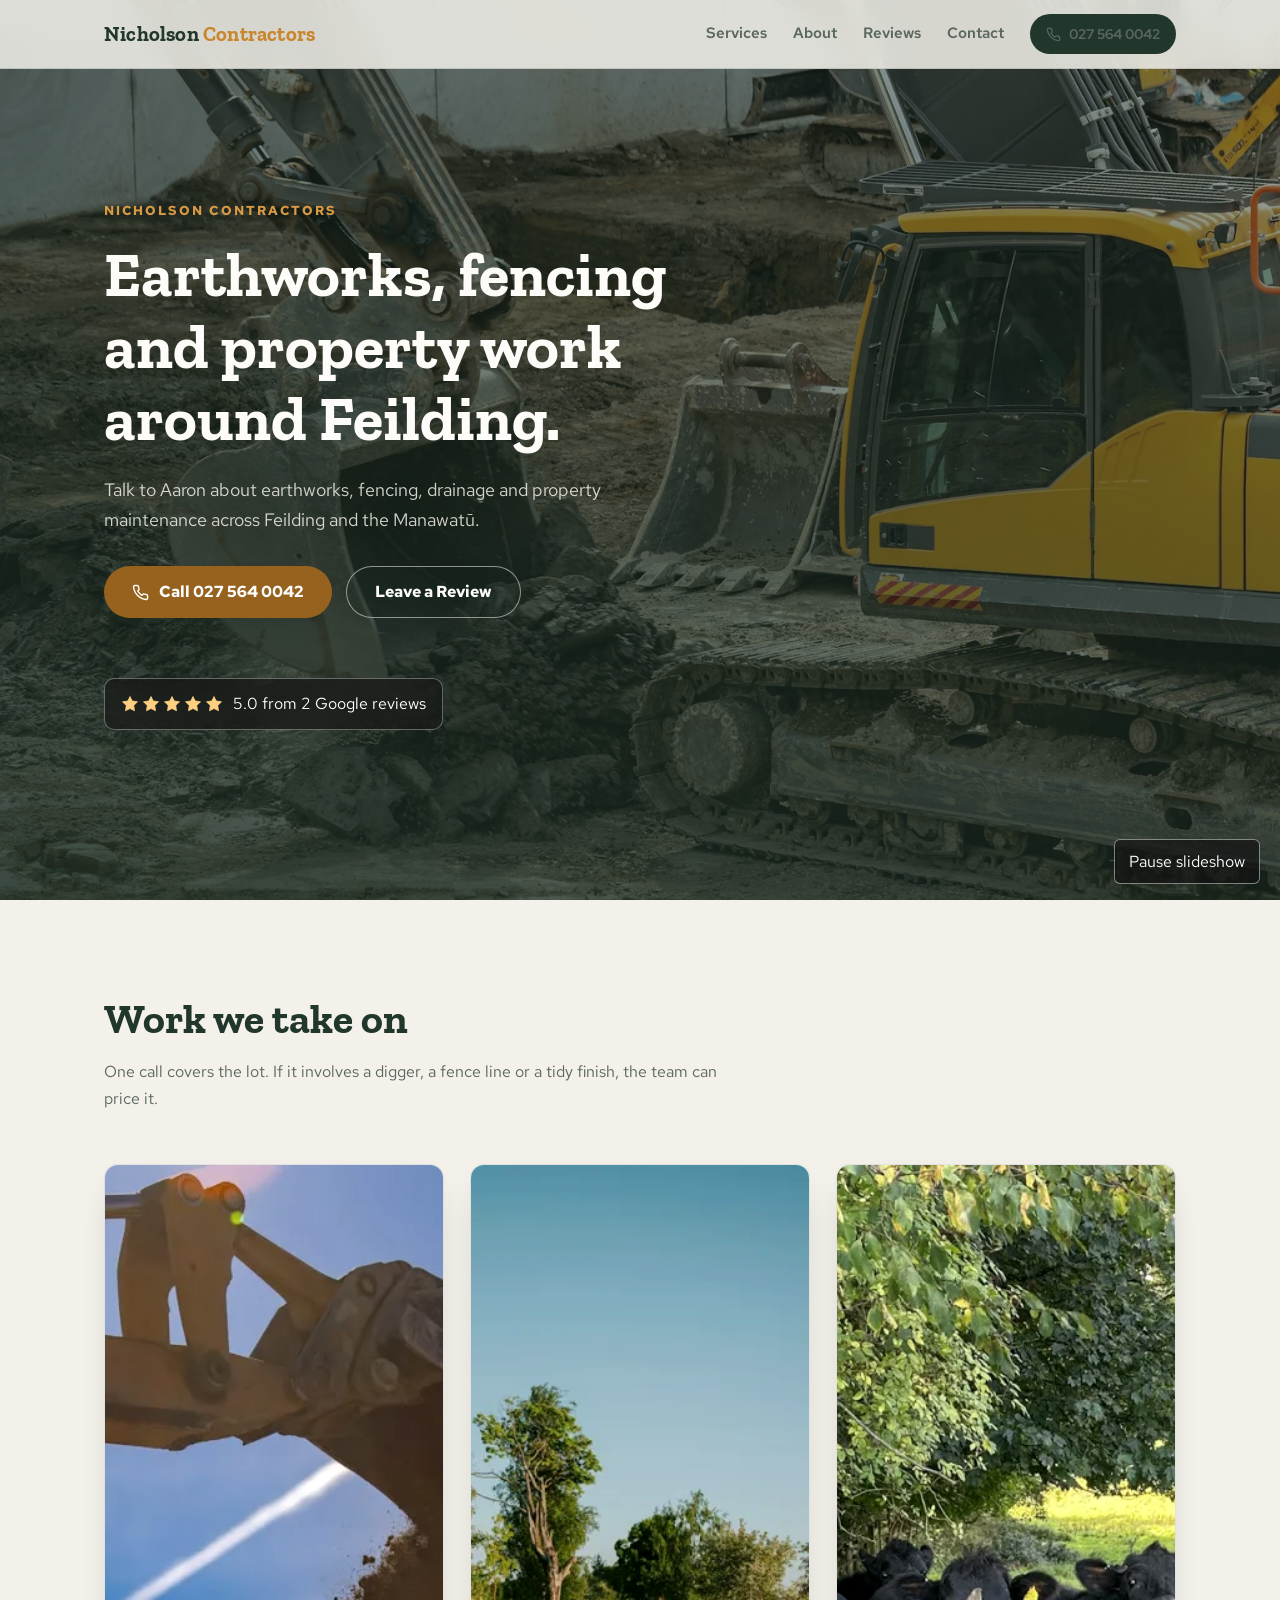
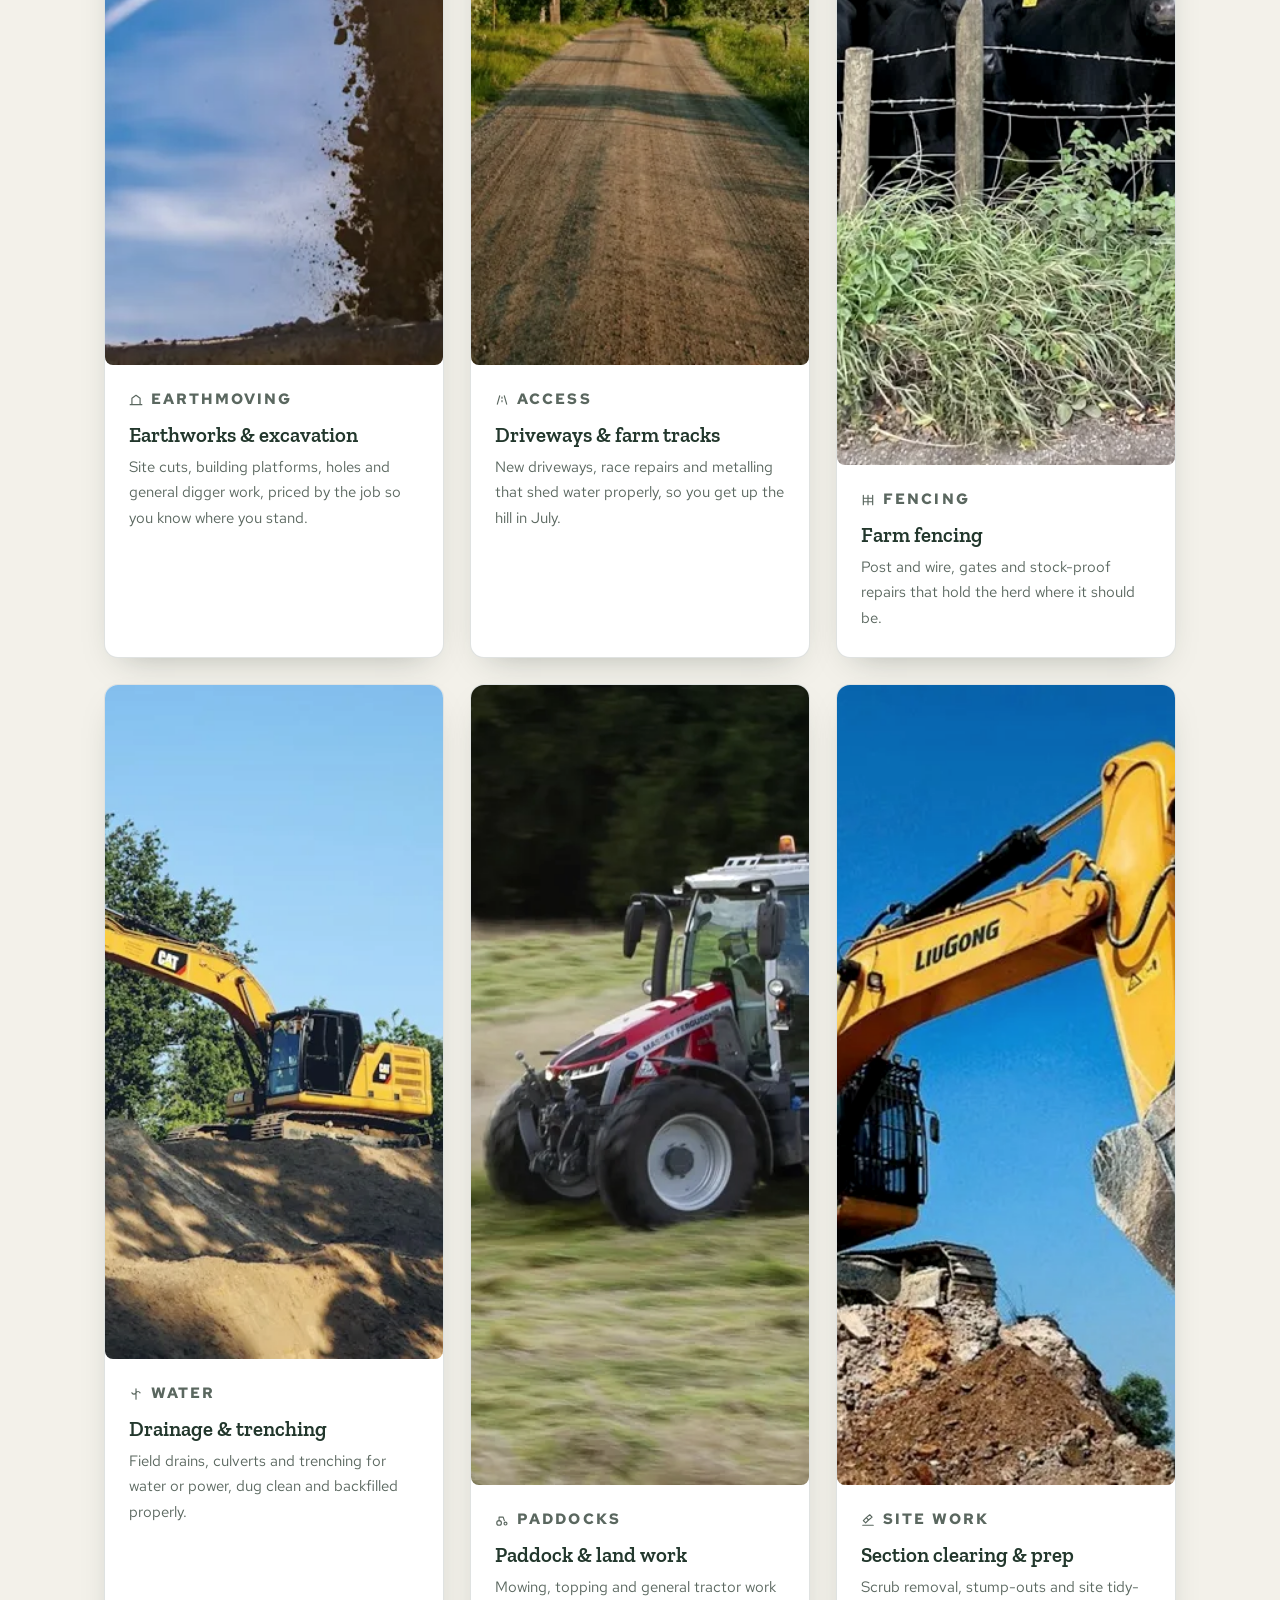
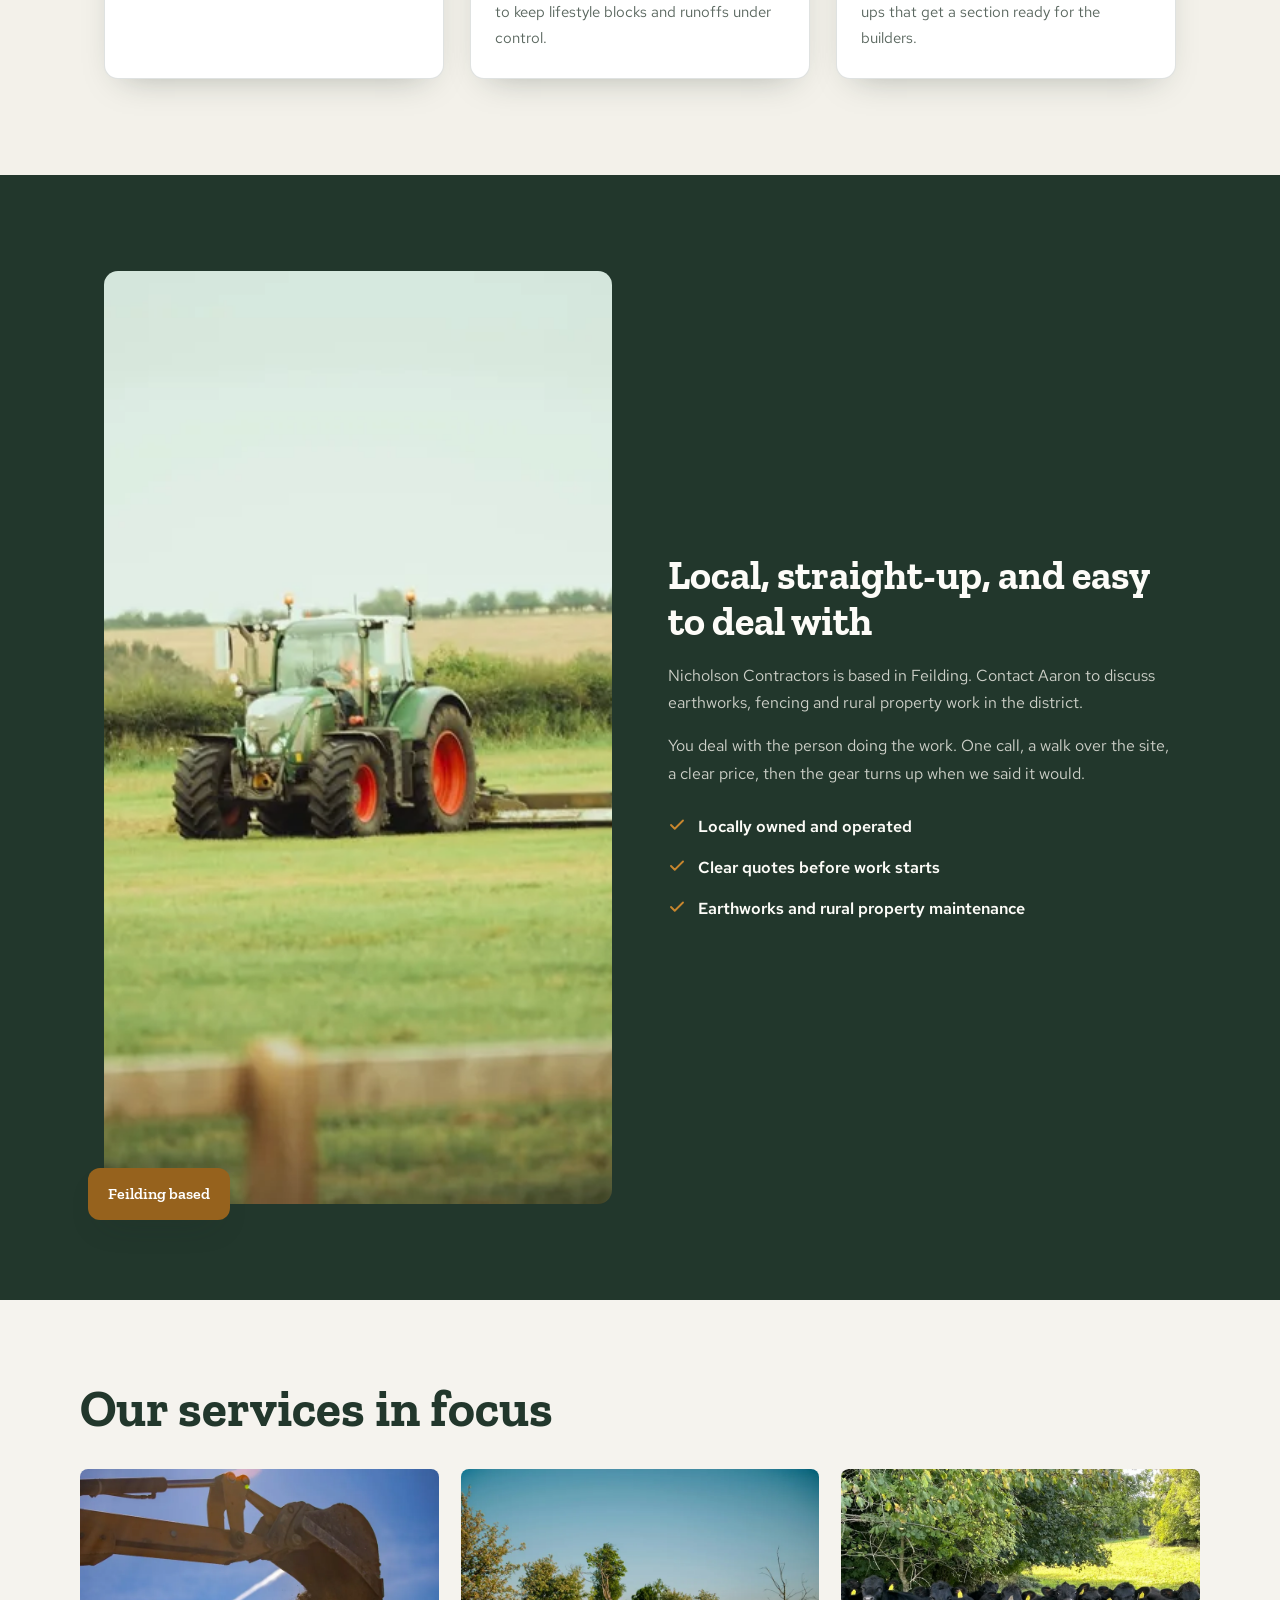
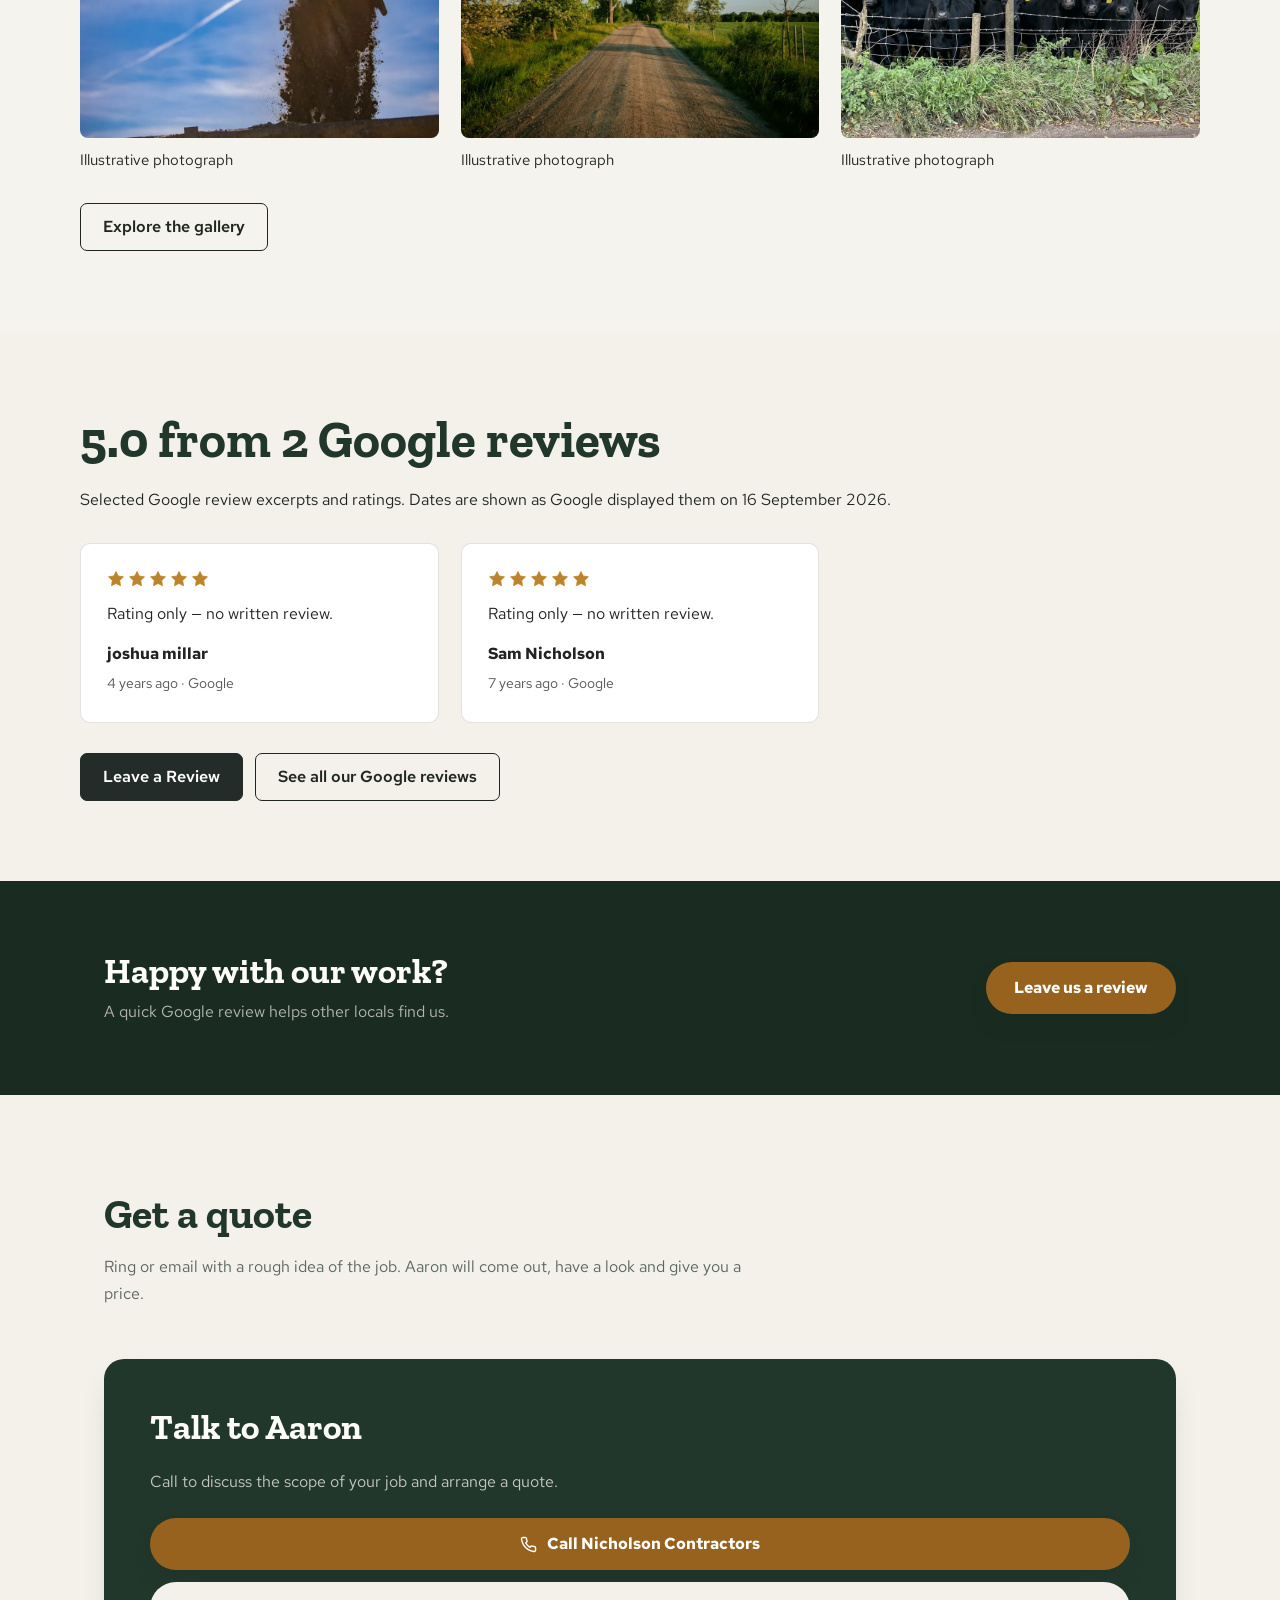
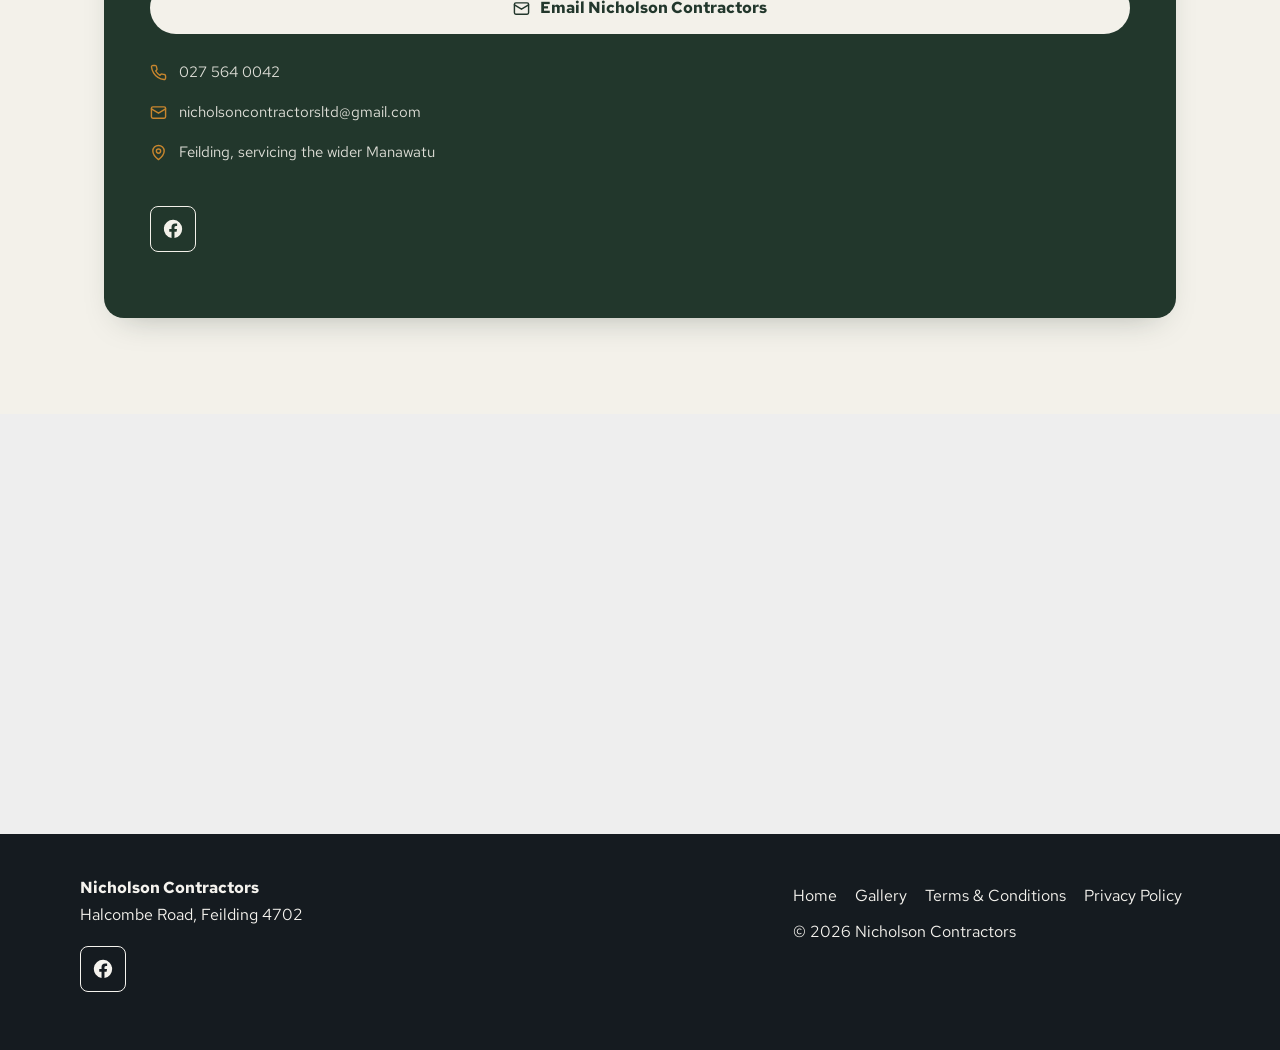
==== commit 9f18dec5: "Refine website with verified reviews, local imagery and mobile checks" ====
--- a/index.html
+++ b/index.html
@@ -1,690 +1,216 @@
 <!DOCTYPE html>
+
 <html lang="en-NZ">
 <head>
-<meta charset="UTF-8">
-<meta name="viewport" content="width=device-width, initial-scale=1">
+<meta charset="utf-8"/>
+<meta content="width=device-width, initial-scale=1" name="viewport"/>
 <title>Nicholson Contractors | Rural Contracting, Feilding</title>
-<meta name="description" content="Nicholson Contractors handles earthworks, fencing, drainage and property work around Feilding and the wider Manawatu. Call Aaron for a straight quote.">
-<meta property="og:title" content="Nicholson Contractors | Rural Contracting, Feilding">
-<meta property="og:description" content="Earthworks, fencing, drainage and property work around Feilding. Call Aaron for a straight quote.">
-<meta property="og:type" content="website">
-<meta property="og:image" content="img/hero-earthworks.jpg">
-<link rel="icon" href="data:image/svg+xml,%3Csvg xmlns='http://www.w3.org/2000/svg' viewBox='0 0 64 64'%3E%3Crect width='64' height='64' rx='12' fill='%2322372c'/%3E%3Ctext x='32' y='44' font-family='Georgia,serif' font-size='34' font-weight='700' fill='%23c8862e' text-anchor='middle'%3EN%3C/text%3E%3C/svg%3E">
-<link rel="preconnect" href="https://fonts.googleapis.com">
-<link rel="preconnect" href="https://fonts.gstatic.com" crossorigin>
-<link href="https://fonts.googleapis.com/css2?family=Zilla+Slab:wght@500;600;700&family=Red+Hat+Text:wght@400;500;600;700&display=swap" rel="stylesheet">
-<style>
-:root{
-  --pine:#22372c;
-  --pine-deep:#1a2b22;
-  --pine-soft:#2e4839;
-  --bone:#f3f1ea;
-  --bone-deep:#eae7dd;
-  --amber:#c8862e;
-  --amber-bright:#d99a45;
-  --amber-ink:#96621d;
-  --amber-deep:#7d5116;
-  --ink:#26312b;
-  --ink-soft:#5a675f;
-  --line:rgba(34,55,44,.14);
-  --radius:14px;
-  --shadow:0 14px 34px -18px rgba(26,43,34,.35);
-  --ease:cubic-bezier(.16,1,.3,1);
-}
-*{margin:0;padding:0;box-sizing:border-box}
-html{scroll-behavior:smooth}
-img{image-orientation:from-image;max-width:100%}
-body{
-  font-family:'Red Hat Text',sans-serif;
-  color:var(--ink);
-  background:var(--bone);
-  line-height:1.7;
-  font-size:16px;
-  overflow-x:hidden;
-}
-::selection{background:var(--pine);color:var(--bone)}
-h1,h2,h3{font-family:'Zilla Slab',serif;line-height:1.15;color:var(--pine)}
-a{color:inherit;text-decoration:none}
-.wrap{max-width:1120px;margin:0 auto;padding:0 24px}
-.photo{filter:saturate(.85) contrast(1.05)}
-
-/* ---------- intro ---------- */
-#intro{
-  position:fixed;inset:0;z-index:200;background:var(--pine-deep);
-  display:flex;align-items:center;justify-content:center;
-  transition:opacity .7s var(--ease),visibility .7s;
-}
-#intro span{
-  font-family:'Zilla Slab',serif;font-size:1.6rem;font-weight:600;color:var(--bone);
-  letter-spacing:.04em;opacity:0;transform:translateY(14px);
-  animation:introIn .8s var(--ease) .15s forwards;
-}
-#intro.gone{opacity:0;visibility:hidden}
-@keyframes introIn{to{opacity:1;transform:none}}
-
-/* ---------- nav ---------- */
-nav{
-  position:fixed;top:0;left:0;right:0;z-index:100;
-  background:rgba(243,241,234,.86);backdrop-filter:blur(12px);-webkit-backdrop-filter:blur(12px);
-  border-bottom:1px solid var(--line);
-  transition:box-shadow .3s;
-}
-nav.scrolled{box-shadow:0 6px 24px -14px rgba(26,43,34,.3)}
-.nav-inner{max-width:1120px;margin:0 auto;padding:0 24px;height:68px;display:flex;align-items:center;justify-content:space-between;gap:16px}
-.brand{font-family:'Zilla Slab',serif;font-weight:700;font-size:1.28rem;color:var(--pine);letter-spacing:.01em;white-space:nowrap}
-.brand b{color:var(--amber)}
-.nav-links{display:flex;align-items:center;gap:26px;font-size:.94rem;font-weight:600}
-.nav-links a{color:var(--ink-soft);transition:color .25s}
-.nav-links a:hover{color:var(--pine)}
-.nav-phone{
-  display:inline-flex;align-items:center;gap:8px;height:40px;padding:0 16px;line-height:1;
-  background:var(--pine);color:#fdfcf8;border-radius:999px;font-weight:600;font-size:.9rem;
-  transition:background .25s,transform .25s;white-space:nowrap;
-}
-.nav-phone:hover{background:var(--pine-soft);transform:translateY(-1px)}
-.nav-phone svg{flex:none}
-#navToggle{display:none;background:none;border:0;cursor:pointer;padding:8px;color:var(--pine)}
-@media(max-width:840px){
-  .nav-links{
-    position:fixed;top:68px;left:0;right:0;flex-direction:column;align-items:stretch;gap:0;
-    background:var(--bone);border-bottom:1px solid var(--line);
-    visibility:hidden;opacity:0;transform:translateY(-10px);pointer-events:none;
-    transition:opacity .35s var(--ease),transform .35s var(--ease),visibility .35s;
-  }
-  .nav-links.open{visibility:visible;opacity:1;transform:none;pointer-events:auto}
-  .nav-links a{padding:15px 24px;border-top:1px solid var(--line);color:var(--ink)}
-  .nav-links .nav-phone{margin:14px 24px 18px;justify-content:center;border-radius:999px;border-top:0}
-  #navToggle{display:block}
-}
-
-/* ---------- hero ---------- */
-header.hero{
-  position:relative;min-height:100dvh;display:flex;align-items:center;
-  background:var(--pine-deep);overflow:hidden;
-}
-.slides{position:absolute;inset:0}
-.slides img{
-  position:absolute;inset:0;width:100%;height:100%;object-fit:cover;
-  opacity:0;transition:opacity 1.6s ease;filter:saturate(.85) contrast(1.05);
-}
-.slides img.on{opacity:1}
-.hero-scrim{position:absolute;inset:0;background:linear-gradient(200deg,rgba(26,43,34,.42) 0%,rgba(26,43,34,.68) 62%,rgba(26,43,34,.86) 100%)}
-.hero-content{position:relative;z-index:2;width:100%;padding:120px 0 90px}
-.hero-grid{max-width:1120px;margin:0 auto;padding:0 24px;display:grid;grid-template-columns:minmax(0,640px)}
-.eyebrow{
-  font-size:.8rem;font-weight:700;letter-spacing:.16em;text-transform:uppercase;
-  color:var(--amber-bright);margin-bottom:18px;
-}
-.hero h1{
-  font-size:clamp(2.5rem,5.4vw,3.9rem);font-weight:700;color:#fdfcf8;
-  margin-bottom:20px;
-}
-.hero p.lede{color:rgba(243,241,234,.85);font-size:1.1rem;max-width:34rem;margin-bottom:32px}
-.hero-ctas{display:flex;flex-wrap:wrap;gap:14px;margin-bottom:38px}
-.btn{
-  display:inline-flex;align-items:center;justify-content:center;gap:10px;
-  height:52px;padding:0 28px;border-radius:999px;font-weight:700;font-size:1rem;line-height:1;
-  transition:transform .25s var(--ease),background .25s,box-shadow .25s;
-}
-.btn:active{transform:scale(.98)}
-.btn-amber{background:var(--amber-ink);color:#fff;box-shadow:0 12px 26px -14px rgba(26,43,34,.55)}
-.btn-amber:hover{background:var(--amber-deep);transform:translateY(-2px)}
-.btn-ghost{border:1.5px solid rgba(243,241,234,.55);color:#fdfcf8;background:rgba(26,43,34,.25)}
-.btn-ghost:hover{background:rgba(243,241,234,.14);transform:translateY(-2px)}
-.hero-review{
-  max-width:430px;border-radius:var(--radius);padding:18px 22px;
-  background:rgba(243,241,234,.1);backdrop-filter:blur(10px);-webkit-backdrop-filter:blur(10px);
-  border:1px solid rgba(243,241,234,.22);
-}
-.hero-review .stars{color:var(--amber-bright);display:flex;gap:3px;margin-bottom:8px}
-.hero-review blockquote{font-size:.95rem;color:rgba(243,241,234,.92);min-height:3.2em;transition:opacity .5s}
-.hero-review blockquote.fading{opacity:0}
-.hero-review cite{display:block;margin-top:8px;font-style:normal;font-size:.83rem;font-weight:600;color:rgba(243,241,234,.65)}
-
-/* ---------- sections ---------- */
-section{padding:96px 0}
-.sec-head{max-width:640px;margin-bottom:52px}
-.sec-head h2{font-size:clamp(1.9rem,3.6vw,2.6rem);font-weight:700;margin-bottom:14px}
-.sec-head p{color:var(--ink-soft)}
-.reveal{opacity:0;transform:translateY(26px);transition:opacity .8s var(--ease),transform .8s var(--ease)}
-.reveal.in{opacity:1;transform:none}
-
-/* services */
-#services{background:var(--bone)}
-.svc-grid{display:grid;grid-template-columns:repeat(3,1fr);gap:26px}
-.svc{
-  background:#fff;border-radius:var(--radius);overflow:hidden;border:1px solid var(--line);
-  box-shadow:var(--shadow);transition:transform .35s var(--ease),box-shadow .35s;
-  display:flex;flex-direction:column;
-}
-.svc:hover{transform:translateY(-6px);box-shadow:0 24px 44px -20px rgba(26,43,34,.4)}
-.svc img{width:100%;aspect-ratio:16/9;object-fit:cover;display:block}
-.svc-body{padding:22px 24px 26px}
-.svc-label{display:flex;align-items:center;gap:8px;font-size:.72rem;font-weight:700;letter-spacing:.14em;text-transform:uppercase;color:var(--amber-ink);margin-bottom:10px}
-.svc h3{font-size:1.3rem;font-weight:600;margin-bottom:8px}
-.svc p{font-size:.94rem;color:var(--ink-soft)}
-@media(max-width:900px){.svc-grid{grid-template-columns:repeat(2,1fr)}}
-@media(max-width:620px){.svc-grid{grid-template-columns:1fr}}
-
-/* about */
-#about{background:var(--pine);color:var(--bone)}
-#about .sec-head h2,#about h2{color:#fdfcf8}
-.about-grid{display:grid;grid-template-columns:1fr 1fr;gap:56px;align-items:center}
-.about-photo{position:relative}
-.about-photo img{width:100%;aspect-ratio:4/3;object-fit:cover;border-radius:var(--radius);display:block}
-.about-tag{
-  position:absolute;bottom:-16px;left:-16px;background:var(--amber-ink);color:#fff;
-  font-family:'Zilla Slab',serif;font-weight:600;font-size:1rem;
-  padding:12px 20px;border-radius:12px;box-shadow:var(--shadow);
-}
-.about-copy h2{font-size:clamp(1.9rem,3.4vw,2.5rem);margin-bottom:18px}
-.about-copy p{color:rgba(243,241,234,.82);margin-bottom:16px}
-.checklist{list-style:none;margin-top:26px;display:grid;gap:14px}
-.checklist li{display:flex;gap:12px;align-items:flex-start;font-weight:600;color:#fdfcf8}
-.checklist svg{flex:none;margin-top:3px;color:var(--amber)}
-@media(max-width:840px){.about-grid{grid-template-columns:1fr}.about-tag{left:12px}}
-
-/* crew */
-#crew{background:var(--bone-deep)}
-.badge{
-  display:inline-block;font-size:.72rem;font-weight:700;letter-spacing:.1em;text-transform:uppercase;
-  background:rgba(34,55,44,.08);color:var(--ink-soft);border:1px solid var(--line);
-  padding:5px 12px;border-radius:999px;margin-bottom:16px;
-}
-.crew-row{display:grid;grid-template-columns:repeat(3,1fr);gap:26px}
-.crew-card{
-  background:#fff;border:1px solid var(--line);border-radius:var(--radius);
-  padding:32px 26px;text-align:center;box-shadow:var(--shadow);
-  transition:transform .35s var(--ease);
-}
-.crew-card:hover{transform:translateY(-5px)}
-.avatar{
-  width:82px;height:82px;margin:0 auto 18px;border-radius:50%;
-  background:var(--pine);color:var(--amber);border:3px solid var(--amber);
-  display:flex;align-items:center;justify-content:center;
-  font-family:'Zilla Slab',serif;font-weight:700;font-size:1.6rem;letter-spacing:.02em;
-}
-.crew-card h3{font-size:1.2rem;font-weight:600;margin-bottom:6px}
-.crew-card p{font-size:.92rem;color:var(--ink-soft)}
-@media(max-width:760px){.crew-row{grid-template-columns:1fr;max-width:400px;margin:0 auto}}
-
-/* reviews */
-#reviews{background:var(--bone)}
-.rev-grid{display:grid;grid-template-columns:repeat(3,1fr);gap:26px;margin-bottom:40px}
-.rev{
-  background:#fff;border:1px solid var(--line);border-radius:var(--radius);
-  padding:28px;box-shadow:var(--shadow);display:flex;flex-direction:column;gap:14px;
-}
-.rev .stars{display:flex;gap:3px;color:var(--amber)}
-.rev p{font-size:.95rem;color:var(--ink)}
-.rev footer{display:flex;justify-content:space-between;align-items:center;font-size:.85rem;color:var(--ink-soft);margin-top:auto}
-.rev footer b{color:var(--pine);font-weight:700}
-.rev-actions{display:flex;justify-content:center}
-.btn-outline{border:1.5px solid var(--pine);color:var(--pine);background:transparent}
-.btn-outline:hover{background:var(--pine);color:#fdfcf8;transform:translateY(-2px)}
-@media(max-width:900px){.rev-grid{grid-template-columns:1fr;max-width:520px;margin:0 auto 40px}}
-
-/* review banner */
-#review-banner{background:var(--pine-deep);padding:70px 0}
-.banner-inner{display:flex;flex-wrap:wrap;align-items:center;justify-content:space-between;gap:26px}
-.banner-inner h2{color:#fdfcf8;font-size:clamp(1.6rem,3vw,2.2rem)}
-.banner-inner p{color:rgba(243,241,234,.7);margin-top:6px}
-
-/* contact */
-#contact{background:var(--bone)}
-.contact-card{
-  background:var(--pine);border-radius:20px;overflow:hidden;box-shadow:var(--shadow);
-  display:grid;grid-template-columns:1fr 1fr;min-height:520px;
-}
-.contact-map{position:relative;min-height:320px}
-.contact-map iframe{position:absolute;inset:0;width:100%;height:100%;border:0}
-.contact-body{padding:48px 46px;color:var(--bone);display:flex;flex-direction:column;gap:22px}
-.contact-body h2{color:#fdfcf8;font-size:clamp(1.7rem,3vw,2.2rem)}
-.contact-body>p{color:rgba(243,241,234,.78);font-size:.98rem}
-.contact-btns{display:grid;gap:12px}
-.contact-btns .btn{width:100%}
-.btn-bone{background:var(--bone);color:var(--pine)}
-.btn-bone:hover{background:#fff;transform:translateY(-2px)}
-.c-rows{display:grid;gap:14px;margin-top:4px}
-.c-row{display:flex;gap:12px;align-items:center;font-size:.95rem;color:rgba(243,241,234,.9)}
-.c-row svg{flex:none;color:var(--amber)}
-.socials{display:flex;gap:12px;margin-top:6px}
-.socials a{
-  width:42px;height:42px;border-radius:50%;border:1px solid rgba(243,241,234,.3);
-  display:flex;align-items:center;justify-content:center;color:var(--bone);
-  transition:background .25s,transform .25s;
-}
-.socials a:hover{background:var(--amber);border-color:var(--amber);transform:translateY(-2px)}
-@media(max-width:880px){
-  .contact-card{grid-template-columns:1fr}
-  .contact-map{order:2;min-height:300px}
-  .contact-body{order:1;padding:38px 26px}
-}
-
-/* footer */
-footer.site{background:var(--pine-deep);color:rgba(243,241,234,.72);padding:54px 0 30px}
-.foot-grid{display:flex;flex-wrap:wrap;justify-content:space-between;gap:28px;align-items:flex-start;margin-bottom:36px}
-.foot-brand{font-family:'Zilla Slab',serif;font-weight:700;font-size:1.3rem;color:#fdfcf8}
-.foot-brand b{color:var(--amber)}
-.foot-grid p{font-size:.9rem;max-width:300px;margin-top:8px}
-.foot-links{display:flex;gap:22px;font-size:.9rem;font-weight:600;flex-wrap:wrap}
-.foot-links a:hover{color:#fdfcf8}
-.foot-base{border-top:1px solid rgba(243,241,234,.14);padding-top:22px;display:flex;flex-wrap:wrap;gap:14px;justify-content:space-between;align-items:center;font-size:.82rem}
-.foot-base .socials a{width:38px;height:38px}
-
-@media (prefers-reduced-motion: reduce){
-  html{scroll-behavior:auto}
-  *,*::before,*::after{animation-duration:.01ms!important;transition-duration:.01ms!important}
-  .reveal{opacity:1;transform:none}
-}
-</style>
-</head>
+<meta content="Nicholson Contractors handles earthworks, fencing, drainage and property work around Feilding and the wider Manawatu. Call Aaron for a straight quote." name="description"/>
+<meta content="Nicholson Contractors | Rural Contracting, Feilding" property="og:title"/>
+<meta content="Earthworks, fencing, drainage and property work around Feilding. Call Aaron for a straight quote." property="og:description"/>
+<meta content="website" property="og:type"/>
+<meta content="img/hero-earthworks.jpg" property="og:image"/>
+<link href="data:image/svg+xml,%3Csvg xmlns='http://www.w3.org/2000/svg' viewBox='0 0 64 64'%3E%3Crect width='64' height='64' rx='12' fill='%2322372c'/%3E%3Ctext x='32' y='44' font-family='Georgia,serif' font-size='34' font-weight='700' fill='%23c8862e' text-anchor='middle'%3EN%3C/text%3E%3C/svg%3E" rel="icon"/>
+<link href="https://fonts.googleapis.com" rel="preconnect"/>
+<link crossorigin="" href="https://fonts.gstatic.com" rel="preconnect"/>
+<link href="https://fonts.googleapis.com/css2?family=Zilla+Slab:wght@500;600;700&amp;family=Red+Hat+Text:wght@400;500;600;700&amp;display=swap" rel="stylesheet"/>
+<link href="styles.css" rel="stylesheet"/></head>
 <body>
-
 <div id="intro"><span>Nicholson Contractors</span></div>
-
 <nav id="nav">
-  <div class="nav-inner">
-    <a class="brand" href="#top">Nicholson <b>Contractors</b></a>
-    <button id="navToggle" aria-label="Open menu">
-      <svg width="26" height="26" viewBox="0 0 24 24" fill="none" stroke="currentColor" stroke-width="2" stroke-linecap="round"><path d="M3 6h18M3 12h18M3 18h18"/></svg>
-    </button>
-    <div class="nav-links" id="navLinks">
-      <a href="#services">Services</a>
-      <a href="#about">About</a>
-      <a href="#reviews">Reviews</a>
-      <a href="#contact">Contact</a>
-      <a class="nav-phone" href="tel:+64275640042">
-        <svg width="15" height="15" viewBox="0 0 24 24" fill="none" stroke="currentColor" stroke-width="2" stroke-linecap="round" stroke-linejoin="round"><path d="M22 16.92v3a2 2 0 0 1-2.18 2 19.79 19.79 0 0 1-8.63-3.07 19.5 19.5 0 0 1-6-6 19.79 19.79 0 0 1-3.07-8.67A2 2 0 0 1 4.11 2h3a2 2 0 0 1 2 1.72c.127.96.361 1.903.7 2.81a2 2 0 0 1-.45 2.11L8.09 9.91a16 16 0 0 0 6 6l1.27-1.27a2 2 0 0 1 2.11-.45c.907.339 1.85.573 2.81.7A2 2 0 0 1 22 16.92z"/></svg>
+<div class="nav-inner">
+<a class="brand" href="#top">Nicholson <b>Contractors</b></a>
+<a class="verified-mobile-call" href="tel:+64275640042">Call</a><button aria-expanded="false" aria-label="Open menu" data-menu-button="" id="navToggle">
+<svg fill="none" height="26" stroke="currentColor" stroke-linecap="round" stroke-width="2" viewBox="0 0 24 24" width="26"><path d="M3 6h18M3 12h18M3 18h18"></path></svg>
+</button>
+<div class="nav-links" data-mobile-menu="" id="navLinks">
+<a href="#services">Services</a>
+<a href="#about">About</a>
+<a href="#reviews">Reviews</a>
+<a href="#contact">Contact</a>
+<a class="nav-phone" href="tel:+64275640042">
+<svg fill="none" height="15" stroke="currentColor" stroke-linecap="round" stroke-linejoin="round" stroke-width="2" viewBox="0 0 24 24" width="15"><path d="M22 16.92v3a2 2 0 0 1-2.18 2 19.79 19.79 0 0 1-8.63-3.07 19.5 19.5 0 0 1-6-6 19.79 19.79 0 0 1-3.07-8.67A2 2 0 0 1 4.11 2h3a2 2 0 0 1 2 1.72c.127.96.361 1.903.7 2.81a2 2 0 0 1-.45 2.11L8.09 9.91a16 16 0 0 0 6 6l1.27-1.27a2 2 0 0 1 2.11-.45c.907.339 1.85.573 2.81.7A2 2 0 0 1 22 16.92z"></path></svg>
         027 564 0042
       </a>
-    </div>
-  </div>
+</div>
+</div>
 </nav>
-
 <header class="hero" id="top">
-  <div class="slides">
-    <img src="img/hero-earthworks.jpg" alt="Excavator digging on a construction site" class="on" fetchpriority="high" width="1920" height="1280">
-    <img src="img/hero-terraced-site.jpg" alt="Terraced earthworks cut into a hillside" loading="lazy" width="1920" height="1280">
-    <img src="img/hero-farm-track.jpg" alt="Gravel farm road running between fenced paddocks" loading="lazy" width="1920" height="1281">
-  </div>
-  <div class="hero-scrim"></div>
-  <div class="hero-content">
-    <div class="hero-grid">
-      <div>
-        <p class="eyebrow">Feilding · Rural Contracting</p>
-        <h1>Earthworks, fencing and property work around Feilding.</h1>
-        <p class="lede">From the first cut to the final tidy-up, Aaron and the team quote it straight, turn up on time and do the job once.</p>
-        <div class="hero-ctas">
-          <a class="btn btn-amber" href="tel:+64275640042">
-            <svg width="17" height="17" viewBox="0 0 24 24" fill="none" stroke="currentColor" stroke-width="2" stroke-linecap="round" stroke-linejoin="round"><path d="M22 16.92v3a2 2 0 0 1-2.18 2 19.79 19.79 0 0 1-8.63-3.07 19.5 19.5 0 0 1-6-6 19.79 19.79 0 0 1-3.07-8.67A2 2 0 0 1 4.11 2h3a2 2 0 0 1 2 1.72c.127.96.361 1.903.7 2.81a2 2 0 0 1-.45 2.11L8.09 9.91a16 16 0 0 0 6 6l1.27-1.27a2 2 0 0 1 2.11-.45c.907.339 1.85.573 2.81.7A2 2 0 0 1 22 16.92z"/></svg>
+<div class="slides">
+<img alt="Excavator digging on a construction site" class="on" decoding="async" fetchpriority="high" height="1280" loading="eager" sizes="100vw" src="img/hero-earthworks.jpg" srcset="img/hero-earthworks-480.webp 480w, img/hero-earthworks-960.webp 960w, img/hero-earthworks-1600.webp 1600w, img/hero-earthworks.jpg 1920w" width="1920"/>
+<img alt="Terraced earthworks cut into a hillside" decoding="async" fetchpriority="auto" height="1280" loading="lazy" sizes="100vw" src="img/hero-terraced-site.jpg" srcset="img/hero-terraced-site-480.webp 480w, img/hero-terraced-site-960.webp 960w, img/hero-terraced-site-1600.webp 1600w, img/hero-terraced-site.jpg 1920w" width="1920"/>
+<img alt="Gravel farm road running between fenced paddocks" decoding="async" fetchpriority="auto" height="1281" loading="lazy" sizes="100vw" src="img/hero-farm-track.jpg" srcset="img/hero-farm-track-480.webp 480w, img/hero-farm-track-960.webp 960w, img/hero-farm-track-1600.webp 1600w, img/hero-farm-track.jpg 1920w" width="1920"/>
+</div>
+<div class="hero-scrim"></div>
+<div class="hero-content">
+<div class="hero-grid">
+<div>
+<p class="eyebrow">Nicholson Contractors</p>
+<h1>Earthworks, fencing and property work around Feilding.</h1>
+<p class="lede">Talk to Aaron about earthworks, fencing, drainage and property maintenance across Feilding and the Manawatū.</p>
+<div class="hero-ctas">
+<a class="btn btn-amber" href="tel:+64275640042">
+<svg fill="none" height="17" stroke="currentColor" stroke-linecap="round" stroke-linejoin="round" stroke-width="2" viewBox="0 0 24 24" width="17"><path d="M22 16.92v3a2 2 0 0 1-2.18 2 19.79 19.79 0 0 1-8.63-3.07 19.5 19.5 0 0 1-6-6 19.79 19.79 0 0 1-3.07-8.67A2 2 0 0 1 4.11 2h3a2 2 0 0 1 2 1.72c.127.96.361 1.903.7 2.81a2 2 0 0 1-.45 2.11L8.09 9.91a16 16 0 0 0 6 6l1.27-1.27a2 2 0 0 1 2.11-.45c.907.339 1.85.573 2.81.7A2 2 0 0 1 22 16.92z"></path></svg>
             Call 027 564 0042
           </a>
-          <a class="btn btn-ghost" href="#contact">Get a quote</a>
-        </div>
-        <div class="hero-review" id="heroReview">
-          <div class="stars" aria-hidden="true">
-            <svg width="15" height="15" viewBox="0 0 24 24" fill="currentColor"><path d="M12 2l3.09 6.26L22 9.27l-5 4.87 1.18 6.88L12 17.77l-6.18 3.25L7 14.14 2 9.27l6.91-1.01z"/></svg>
-            <svg width="15" height="15" viewBox="0 0 24 24" fill="currentColor"><path d="M12 2l3.09 6.26L22 9.27l-5 4.87 1.18 6.88L12 17.77l-6.18 3.25L7 14.14 2 9.27l6.91-1.01z"/></svg>
-            <svg width="15" height="15" viewBox="0 0 24 24" fill="currentColor"><path d="M12 2l3.09 6.26L22 9.27l-5 4.87 1.18 6.88L12 17.77l-6.18 3.25L7 14.14 2 9.27l6.91-1.01z"/></svg>
-            <svg width="15" height="15" viewBox="0 0 24 24" fill="currentColor"><path d="M12 2l3.09 6.26L22 9.27l-5 4.87 1.18 6.88L12 17.77l-6.18 3.25L7 14.14 2 9.27l6.91-1.01z"/></svg>
-            <svg width="15" height="15" viewBox="0 0 24 24" fill="currentColor"><path d="M12 2l3.09 6.26L22 9.27l-5 4.87 1.18 6.88L12 17.77l-6.18 3.25L7 14.14 2 9.27l6.91-1.01z"/></svg>
-          </div>
-          <blockquote id="heroQuote">Aaron cut our new driveway in a day and left the place tidier than he found it.</blockquote>
-          <cite id="heroCite">Example review · Mark, Halcombe</cite>
-        </div>
-      </div>
-    </div>
-  </div>
-</header>
-
+<a class="btn btn-ghost" href="https://search.google.com/local/writereview?placeid=ChIJ3a2qFYJKQG0RBZfmLG000B4" rel="noopener" target="_blank">Leave a Review</a>
+</div>
+<a class="verified-rating" href="https://search.google.com/local/reviews?placeid=ChIJ3a2qFYJKQG0RBZfmLG000B4" rel="noopener" target="_blank"><span aria-label="5 out of 5 stars" class="verified-stars"><svg aria-hidden="true" fill="currentColor" stroke="currentColor" viewBox="0 0 24 24"><path d="m12 2 3 6 7 1-5 5 1 7-6-3-6 3 1-7-5-5 7-1z"></path></svg><svg aria-hidden="true" fill="currentColor" stroke="currentColor" viewBox="0 0 24 24"><path d="m12 2 3 6 7 1-5 5 1 7-6-3-6 3 1-7-5-5 7-1z"></path></svg><svg aria-hidden="true" fill="currentColor" stroke="currentColor" viewBox="0 0 24 24"><path d="m12 2 3 6 7 1-5 5 1 7-6-3-6 3 1-7-5-5 7-1z"></path></svg><svg aria-hidden="true" fill="currentColor" stroke="currentColor" viewBox="0 0 24 24"><path d="m12 2 3 6 7 1-5 5 1 7-6-3-6 3 1-7-5-5 7-1z"></path></svg><svg aria-hidden="true" fill="currentColor" stroke="currentColor" viewBox="0 0 24 24"><path d="m12 2 3 6 7 1-5 5 1 7-6-3-6 3 1-7-5-5 7-1z"></path></svg></span><span>5.0 from 2 Google reviews</span></a>
+</div>
+</div>
+</div>
+<button aria-pressed="false" class="slide-control" type="button">Pause slideshow</button></header>
 <section id="services">
-  <div class="wrap">
-    <div class="sec-head reveal">
-      <h2>Work we take on</h2>
-      <p>One call covers the lot. If it involves a digger, a fence line or a tidy finish, the team can price it.</p>
-    </div>
-    <div class="svc-grid">
-      <article class="svc reveal">
-        <img class="photo" src="img/svc-earthworks.jpg" alt="Excavator bucket dumping soil against a blue sky" loading="lazy" width="1200" height="800">
-        <div class="svc-body">
-          <p class="svc-label">
-            <svg width="14" height="14" viewBox="0 0 24 24" fill="none" stroke="currentColor" stroke-width="2" stroke-linecap="round" stroke-linejoin="round"><path d="M2 20h20M5 20V9l7-5 7 5v11"/></svg>
+<div class="wrap">
+<div class="sec-head reveal">
+<h2>Work we take on</h2>
+<p>One call covers the lot. If it involves a digger, a fence line or a tidy finish, the team can price it.</p>
+</div>
+<div class="svc-grid">
+<article class="svc reveal">
+<img alt="Excavator bucket dumping soil against a blue sky" class="photo" decoding="async" height="800" loading="lazy" sizes="(max-width: 767px) 100vw, 50vw" src="img/svc-earthworks.jpg" srcset="img/svc-earthworks-480.webp 480w, img/svc-earthworks-960.webp 960w, img/svc-earthworks.jpg 1200w" width="1200"/>
+<div class="svc-body">
+<p class="svc-label">
+<svg fill="none" height="14" stroke="currentColor" stroke-linecap="round" stroke-linejoin="round" stroke-width="2" viewBox="0 0 24 24" width="14"><path d="M2 20h20M5 20V9l7-5 7 5v11"></path></svg>
             Earthmoving
           </p>
-          <h3>Earthworks &amp; excavation</h3>
-          <p>Site cuts, building platforms, holes and general digger work, priced by the job so you know where you stand.</p>
-        </div>
-      </article>
-      <article class="svc reveal">
-        <img class="photo" src="img/svc-driveways.jpg" alt="Metal farm track running through trees" loading="lazy" width="1200" height="800">
-        <div class="svc-body">
-          <p class="svc-label">
-            <svg width="14" height="14" viewBox="0 0 24 24" fill="none" stroke="currentColor" stroke-width="2" stroke-linecap="round" stroke-linejoin="round"><path d="M4 19l4-14M20 19L16 5M12 7v2M12 13v2"/></svg>
+<h3>Earthworks &amp; excavation</h3>
+<p>Site cuts, building platforms, holes and general digger work, priced by the job so you know where you stand.</p>
+</div>
+</article>
+<article class="svc reveal">
+<img alt="Metal farm track running through trees" class="photo" decoding="async" height="800" loading="lazy" sizes="(max-width: 767px) 100vw, 50vw" src="img/svc-driveways.jpg" srcset="img/svc-driveways-480.webp 480w, img/svc-driveways-960.webp 960w, img/svc-driveways.jpg 1200w" width="1200"/>
+<div class="svc-body">
+<p class="svc-label">
+<svg fill="none" height="14" stroke="currentColor" stroke-linecap="round" stroke-linejoin="round" stroke-width="2" viewBox="0 0 24 24" width="14"><path d="M4 19l4-14M20 19L16 5M12 7v2M12 13v2"></path></svg>
             Access
           </p>
-          <h3>Driveways &amp; farm tracks</h3>
-          <p>New driveways, race repairs and metalling that shed water properly, so you get up the hill in July.</p>
-        </div>
-      </article>
-      <article class="svc reveal">
-        <img class="photo" src="img/svc-fencing.jpg" alt="Cattle standing behind a wire farm fence" loading="lazy" width="1200" height="900">
-        <div class="svc-body">
-          <p class="svc-label">
-            <svg width="14" height="14" viewBox="0 0 24 24" fill="none" stroke="currentColor" stroke-width="2" stroke-linecap="round" stroke-linejoin="round"><path d="M4 4v16M12 4v16M20 4v16M4 9h16M4 15h16"/></svg>
+<h3>Driveways &amp; farm tracks</h3>
+<p>New driveways, race repairs and metalling that shed water properly, so you get up the hill in July.</p>
+</div>
+</article>
+<article class="svc reveal">
+<img alt="Cattle standing behind a wire farm fence" class="photo" decoding="async" height="900" loading="lazy" sizes="(max-width: 767px) 100vw, 50vw" src="img/svc-fencing.jpg" srcset="img/svc-fencing-480.webp 480w, img/svc-fencing-960.webp 960w, img/svc-fencing.jpg 1200w" width="1200"/>
+<div class="svc-body">
+<p class="svc-label">
+<svg fill="none" height="14" stroke="currentColor" stroke-linecap="round" stroke-linejoin="round" stroke-width="2" viewBox="0 0 24 24" width="14"><path d="M4 4v16M12 4v16M20 4v16M4 9h16M4 15h16"></path></svg>
             Fencing
           </p>
-          <h3>Farm fencing</h3>
-          <p>Post and wire, gates and stock-proof repairs that hold the herd where it should be.</p>
-        </div>
-      </article>
-      <article class="svc reveal">
-        <img class="photo" src="img/svc-drainage.jpg" alt="Excavator working on top of an earth bank" loading="lazy" width="1200" height="674">
-        <div class="svc-body">
-          <p class="svc-label">
-            <svg width="14" height="14" viewBox="0 0 24 24" fill="none" stroke="currentColor" stroke-width="2" stroke-linecap="round" stroke-linejoin="round"><path d="M12 3v18M5 10c2 3 5 3 7 0s5-3 7 0"/></svg>
+<h3>Farm fencing</h3>
+<p>Post and wire, gates and stock-proof repairs that hold the herd where it should be.</p>
+</div>
+</article>
+<article class="svc reveal">
+<img alt="Excavator working on top of an earth bank" class="photo" decoding="async" height="674" loading="lazy" sizes="(max-width: 767px) 100vw, 50vw" src="img/svc-drainage.jpg" srcset="img/svc-drainage-480.webp 480w, img/svc-drainage-960.webp 960w, img/svc-drainage.jpg 1200w" width="1200"/>
+<div class="svc-body">
+<p class="svc-label">
+<svg fill="none" height="14" stroke="currentColor" stroke-linecap="round" stroke-linejoin="round" stroke-width="2" viewBox="0 0 24 24" width="14"><path d="M12 3v18M5 10c2 3 5 3 7 0s5-3 7 0"></path></svg>
             Water
           </p>
-          <h3>Drainage &amp; trenching</h3>
-          <p>Field drains, culverts and trenching for water or power, dug clean and backfilled properly.</p>
-        </div>
-      </article>
-      <article class="svc reveal">
-        <img class="photo" src="img/svc-tractor.jpg" alt="Tractor mowing a grass paddock" loading="lazy" width="1200" height="800">
-        <div class="svc-body">
-          <p class="svc-label">
-            <svg width="14" height="14" viewBox="0 0 24 24" fill="none" stroke="currentColor" stroke-width="2" stroke-linecap="round" stroke-linejoin="round"><circle cx="7" cy="17" r="4"/><circle cx="18" cy="18" r="2.5"/><path d="M7 13V7h7l2 6"/></svg>
+<h3>Drainage &amp; trenching</h3>
+<p>Field drains, culverts and trenching for water or power, dug clean and backfilled properly.</p>
+</div>
+</article>
+<article class="svc reveal">
+<img alt="Tractor mowing a grass paddock" class="photo" decoding="async" height="800" loading="lazy" sizes="(max-width: 767px) 100vw, 50vw" src="img/svc-tractor.jpg" srcset="img/svc-tractor-480.webp 480w, img/svc-tractor-960.webp 960w, img/svc-tractor.jpg 1200w" width="1200"/>
+<div class="svc-body">
+<p class="svc-label">
+<svg fill="none" height="14" stroke="currentColor" stroke-linecap="round" stroke-linejoin="round" stroke-width="2" viewBox="0 0 24 24" width="14"><circle cx="7" cy="17" r="4"></circle><circle cx="18" cy="18" r="2.5"></circle><path d="M7 13V7h7l2 6"></path></svg>
             Paddocks
           </p>
-          <h3>Paddock &amp; land work</h3>
-          <p>Mowing, topping and general tractor work to keep lifestyle blocks and runoffs under control.</p>
-        </div>
-      </article>
-      <article class="svc reveal">
-        <img class="photo" src="img/svc-siteprep.jpg" alt="Excavator digging earth on a cleared site" loading="lazy" width="1200" height="800">
-        <div class="svc-body">
-          <p class="svc-label">
-            <svg width="14" height="14" viewBox="0 0 24 24" fill="none" stroke="currentColor" stroke-width="2" stroke-linecap="round" stroke-linejoin="round"><path d="M3 21h18M9 8l6-5 4 4-6 5M9 8l-5 5 4 4 5-5M9 8l4 4"/></svg>
+<h3>Paddock &amp; land work</h3>
+<p>Mowing, topping and general tractor work to keep lifestyle blocks and runoffs under control.</p>
+</div>
+</article>
+<article class="svc reveal">
+<img alt="Excavator digging earth on a cleared site" class="photo" decoding="async" height="800" loading="lazy" sizes="(max-width: 767px) 100vw, 50vw" src="img/svc-siteprep.jpg" srcset="img/svc-siteprep-480.webp 480w, img/svc-siteprep-960.webp 960w, img/svc-siteprep.jpg 1200w" width="1200"/>
+<div class="svc-body">
+<p class="svc-label">
+<svg fill="none" height="14" stroke="currentColor" stroke-linecap="round" stroke-linejoin="round" stroke-width="2" viewBox="0 0 24 24" width="14"><path d="M3 21h18M9 8l6-5 4 4-6 5M9 8l-5 5 4 4 5-5M9 8l4 4"></path></svg>
             Site work
           </p>
-          <h3>Section clearing &amp; prep</h3>
-          <p>Scrub removal, stump-outs and site tidy-ups that get a section ready for the builders.</p>
-        </div>
-      </article>
-    </div>
-  </div>
-</section>
-
+<h3>Section clearing &amp; prep</h3>
+<p>Scrub removal, stump-outs and site tidy-ups that get a section ready for the builders.</p>
+</div>
+</article>
+</div>
+</div>
+</section>
 <section id="about">
-  <div class="wrap">
-    <div class="about-grid">
-      <div class="about-photo reveal">
-        <img class="photo" src="img/about-tractor.jpg" alt="Tractor working a green paddock behind a timber fence" loading="lazy" width="1400" height="933">
-        <span class="about-tag">Feilding based</span>
-      </div>
-      <div class="about-copy reveal">
-        <h2>Local, straight-up, and easy to deal with</h2>
-        <p>Nicholson Contractors is run by Aaron out of Feilding, working across the district and the wider Manawatu. Most jobs come through word of mouth, which only happens when the work holds up.</p>
-        <p>You deal with the person doing the work. One call, a walk over the site, a clear price, then the gear turns up when we said it would.</p>
-        <ul class="checklist">
-          <li>
-            <svg width="18" height="18" viewBox="0 0 24 24" fill="none" stroke="currentColor" stroke-width="2.5" stroke-linecap="round" stroke-linejoin="round"><path d="M20 6L9 17l-5-5"/></svg>
+<div class="wrap">
+<div class="about-grid">
+<div class="about-photo reveal">
+<img alt="Tractor working a green paddock behind a timber fence" class="photo" decoding="async" height="933" loading="lazy" sizes="(max-width: 767px) 100vw, 50vw" src="img/about-tractor.jpg" srcset="img/about-tractor-480.webp 480w, img/about-tractor-960.webp 960w, img/about-tractor.jpg 1400w" width="1400"/>
+<span class="about-tag">Feilding based</span>
+</div>
+<div class="about-copy reveal">
+<h2>Local, straight-up, and easy to deal with</h2>
+<p>Nicholson Contractors is based in Feilding. Contact Aaron to discuss earthworks, fencing and rural property work in the district.</p>
+<p>You deal with the person doing the work. One call, a walk over the site, a clear price, then the gear turns up when we said it would.</p>
+<ul class="checklist">
+<li>
+<svg fill="none" height="18" stroke="currentColor" stroke-linecap="round" stroke-linejoin="round" stroke-width="2.5" viewBox="0 0 24 24" width="18"><path d="M20 6L9 17l-5-5"></path></svg>
             Locally owned and operated
           </li>
-          <li>
-            <svg width="18" height="18" viewBox="0 0 24 24" fill="none" stroke="currentColor" stroke-width="2.5" stroke-linecap="round" stroke-linejoin="round"><path d="M20 6L9 17l-5-5"/></svg>
+<li>
+<svg fill="none" height="18" stroke="currentColor" stroke-linecap="round" stroke-linejoin="round" stroke-width="2.5" viewBox="0 0 24 24" width="18"><path d="M20 6L9 17l-5-5"></path></svg>
             Clear quotes before work starts
           </li>
-          <li>
-            <svg width="18" height="18" viewBox="0 0 24 24" fill="none" stroke="currentColor" stroke-width="2.5" stroke-linecap="round" stroke-linejoin="round"><path d="M20 6L9 17l-5-5"/></svg>
-            Sites left tidy, every time
-          </li>
-        </ul>
-      </div>
-    </div>
-  </div>
-</section>
-
-<section id="crew">
-  <div class="wrap">
-    <div class="sec-head reveal">
-      <span class="badge">Example team</span>
-      <h2>Who turns up</h2>
-      <p>A small crew means the person you ring is the person on the digger. Roles below show how a typical job is run.</p>
-    </div>
-    <div class="crew-row">
-      <div class="crew-card reveal">
-        <div class="avatar">NC</div>
-        <h3>Owner / Operator</h3>
-        <p>Your first call. Walks the site with you, prices the job and runs the machine.</p>
-      </div>
-      <div class="crew-card reveal">
-        <div class="avatar">NC</div>
-        <h3>Machine Operator</h3>
-        <p>On the digger or tractor for the bigger jobs, so the work keeps moving.</p>
-      </div>
-      <div class="crew-card reveal">
-        <div class="avatar">NC</div>
-        <h3>Fencing Hand</h3>
-        <p>Posts in straight, wires tight, gates swinging the way they should.</p>
-      </div>
-    </div>
-  </div>
-</section>
-
-<section id="reviews">
-  <div class="wrap">
-    <div class="sec-head reveal">
-      <span class="badge">Example reviews</span>
-      <h2>What locals say</h2>
-      <p>These are sample reviews written for this demo. Real Google reviews will replace them once connected.</p>
-    </div>
-    <div class="rev-grid">
-      <article class="rev reveal">
-        <div class="stars" aria-hidden="true">
-          <svg width="15" height="15" viewBox="0 0 24 24" fill="currentColor"><path d="M12 2l3.09 6.26L22 9.27l-5 4.87 1.18 6.88L12 17.77l-6.18 3.25L7 14.14 2 9.27l6.91-1.01z"/></svg>
-          <svg width="15" height="15" viewBox="0 0 24 24" fill="currentColor"><path d="M12 2l3.09 6.26L22 9.27l-5 4.87 1.18 6.88L12 17.77l-6.18 3.25L7 14.14 2 9.27l6.91-1.01z"/></svg>
-          <svg width="15" height="15" viewBox="0 0 24 24" fill="currentColor"><path d="M12 2l3.09 6.26L22 9.27l-5 4.87 1.18 6.88L12 17.77l-6.18 3.25L7 14.14 2 9.27l6.91-1.01z"/></svg>
-          <svg width="15" height="15" viewBox="0 0 24 24" fill="currentColor"><path d="M12 2l3.09 6.26L22 9.27l-5 4.87 1.18 6.88L12 17.77l-6.18 3.25L7 14.14 2 9.27l6.91-1.01z"/></svg>
-          <svg width="15" height="15" viewBox="0 0 24 24" fill="currentColor"><path d="M12 2l3.09 6.26L22 9.27l-5 4.87 1.18 6.88L12 17.77l-6.18 3.25L7 14.14 2 9.27l6.91-1.01z"/></svg>
-        </div>
-        <p>"Aaron cut our new driveway in a day and left the place tidier than he found it. Price matched the quote to the dollar."</p>
-        <footer><b>Mark</b><span>Halcombe</span></footer>
-      </article>
-      <article class="rev reveal">
-        <div class="stars" aria-hidden="true">
-          <svg width="15" height="15" viewBox="0 0 24 24" fill="currentColor"><path d="M12 2l3.09 6.26L22 9.27l-5 4.87 1.18 6.88L12 17.77l-6.18 3.25L7 14.14 2 9.27l6.91-1.01z"/></svg>
-          <svg width="15" height="15" viewBox="0 0 24 24" fill="currentColor"><path d="M12 2l3.09 6.26L22 9.27l-5 4.87 1.18 6.88L12 17.77l-6.18 3.25L7 14.14 2 9.27l6.91-1.01z"/></svg>
-          <svg width="15" height="15" viewBox="0 0 24 24" fill="currentColor"><path d="M12 2l3.09 6.26L22 9.27l-5 4.87 1.18 6.88L12 17.77l-6.18 3.25L7 14.14 2 9.27l6.91-1.01z"/></svg>
-          <svg width="15" height="15" viewBox="0 0 24 24" fill="currentColor"><path d="M12 2l3.09 6.26L22 9.27l-5 4.87 1.18 6.88L12 17.77l-6.18 3.25L7 14.14 2 9.27l6.91-1.01z"/></svg>
-          <svg width="15" height="15" viewBox="0 0 24 24" fill="currentColor"><path d="M12 2l3.09 6.26L22 9.27l-5 4.87 1.18 6.88L12 17.77l-6.18 3.25L7 14.14 2 9.27l6.91-1.01z"/></svg>
-        </div>
-        <p>"Had a boggy gateway for years. One afternoon of drainage work and it has stayed dry all winter."</p>
-        <footer><b>Sue</b><span>Kimbolton</span></footer>
-      </article>
-      <article class="rev reveal">
-        <div class="stars" aria-hidden="true">
-          <svg width="15" height="15" viewBox="0 0 24 24" fill="currentColor"><path d="M12 2l3.09 6.26L22 9.27l-5 4.87 1.18 6.88L12 17.77l-6.18 3.25L7 14.14 2 9.27l6.91-1.01z"/></svg>
-          <svg width="15" height="15" viewBox="0 0 24 24" fill="currentColor"><path d="M12 2l3.09 6.26L22 9.27l-5 4.87 1.18 6.88L12 17.77l-6.18 3.25L7 14.14 2 9.27l6.91-1.01z"/></svg>
-          <svg width="15" height="15" viewBox="0 0 24 24" fill="currentColor"><path d="M12 2l3.09 6.26L22 9.27l-5 4.87 1.18 6.88L12 17.77l-6.18 3.25L7 14.14 2 9.27l6.91-1.01z"/></svg>
-          <svg width="15" height="15" viewBox="0 0 24 24" fill="currentColor"><path d="M12 2l3.09 6.26L22 9.27l-5 4.87 1.18 6.88L12 17.77l-6.18 3.25L7 14.14 2 9.27l6.91-1.01z"/></svg>
-          <svg width="15" height="15" viewBox="0 0 24 24" fill="currentColor"><path d="M12 2l3.09 6.26L22 9.27l-5 4.87 1.18 6.88L12 17.77l-6.18 3.25L7 14.14 2 9.27l6.91-1.01z"/></svg>
-        </div>
-        <p>"Fenced two paddocks and re-hung our gates. Turned up when he said, done in two days, good bloke to deal with."</p>
-        <footer><b>Pete</b><span>Sanson</span></footer>
-      </article>
-    </div>
-    <div class="rev-actions reveal">
-      <a class="btn btn-outline" href="https://www.google.com/maps/search/?api=1&query=Nicholson%20Contractors%20Feilding" target="_blank" rel="noopener">See all our Google reviews</a>
-    </div>
-  </div>
-</section>
-
+<li>
+<svg fill="none" height="18" stroke="currentColor" stroke-linecap="round" stroke-linejoin="round" stroke-width="2.5" viewBox="0 0 24 24" width="18"><path d="M20 6L9 17l-5-5"></path></svg>Earthworks and rural property maintenance</li>
+</ul>
+</div>
+</div>
+</div>
+</section>
+<section class="verified-section verified-gallery" id="gallery"><div class="verified-wrap"><h2>Our services in focus</h2><div class="verified-grid"><figure><img alt="Nicholson Contractors — service illustration" decoding="async" height="800" loading="lazy" sizes="(max-width: 767px) 100vw, 50vw" src="img/svc-earthworks.jpg" srcset="img/svc-earthworks-480.webp 480w, img/svc-earthworks-960.webp 960w, img/svc-earthworks.jpg 1200w" width="1200"/><figcaption>Illustrative photograph</figcaption></figure><figure><img alt="Nicholson Contractors — service illustration" decoding="async" height="800" loading="lazy" sizes="(max-width: 767px) 100vw, 50vw" src="img/svc-driveways.jpg" srcset="img/svc-driveways-480.webp 480w, img/svc-driveways-960.webp 960w, img/svc-driveways.jpg 1200w" width="1200"/><figcaption>Illustrative photograph</figcaption></figure><figure><img alt="Nicholson Contractors — service illustration" decoding="async" height="900" loading="lazy" sizes="(max-width: 767px) 100vw, 50vw" src="img/svc-fencing.jpg" srcset="img/svc-fencing-480.webp 480w, img/svc-fencing-960.webp 960w, img/svc-fencing.jpg 1200w" width="1200"/><figcaption>Illustrative photograph</figcaption></figure></div><a class="verified-button" href="gallery.html">Explore the gallery</a></div></section><section class="verified-section" id="reviews"><div class="verified-wrap"><h2>5.0 from 2 Google reviews</h2><p>Selected Google review excerpts and ratings. Dates are shown as Google displayed them on 16 September 2026.</p><div class="verified-grid"><article class="verified-card"><span aria-label="5 out of 5 stars" class="verified-stars"><svg aria-hidden="true" fill="currentColor" stroke="currentColor" viewBox="0 0 24 24"><path d="m12 2 3 6 7 1-5 5 1 7-6-3-6 3 1-7-5-5 7-1z"></path></svg><svg aria-hidden="true" fill="currentColor" stroke="currentColor" viewBox="0 0 24 24"><path d="m12 2 3 6 7 1-5 5 1 7-6-3-6 3 1-7-5-5 7-1z"></path></svg><svg aria-hidden="true" fill="currentColor" stroke="currentColor" viewBox="0 0 24 24"><path d="m12 2 3 6 7 1-5 5 1 7-6-3-6 3 1-7-5-5 7-1z"></path></svg><svg aria-hidden="true" fill="currentColor" stroke="currentColor" viewBox="0 0 24 24"><path d="m12 2 3 6 7 1-5 5 1 7-6-3-6 3 1-7-5-5 7-1z"></path></svg><svg aria-hidden="true" fill="currentColor" stroke="currentColor" viewBox="0 0 24 24"><path d="m12 2 3 6 7 1-5 5 1 7-6-3-6 3 1-7-5-5 7-1z"></path></svg></span><p>Rating only — no written review.</p><strong>joshua millar</strong><small>4 years ago · Google</small></article><article class="verified-card"><span aria-label="5 out of 5 stars" class="verified-stars"><svg aria-hidden="true" fill="currentColor" stroke="currentColor" viewBox="0 0 24 24"><path d="m12 2 3 6 7 1-5 5 1 7-6-3-6 3 1-7-5-5 7-1z"></path></svg><svg aria-hidden="true" fill="currentColor" stroke="currentColor" viewBox="0 0 24 24"><path d="m12 2 3 6 7 1-5 5 1 7-6-3-6 3 1-7-5-5 7-1z"></path></svg><svg aria-hidden="true" fill="currentColor" stroke="currentColor" viewBox="0 0 24 24"><path d="m12 2 3 6 7 1-5 5 1 7-6-3-6 3 1-7-5-5 7-1z"></path></svg><svg aria-hidden="true" fill="currentColor" stroke="currentColor" viewBox="0 0 24 24"><path d="m12 2 3 6 7 1-5 5 1 7-6-3-6 3 1-7-5-5 7-1z"></path></svg><svg aria-hidden="true" fill="currentColor" stroke="currentColor" viewBox="0 0 24 24"><path d="m12 2 3 6 7 1-5 5 1 7-6-3-6 3 1-7-5-5 7-1z"></path></svg></span><p>Rating only — no written review.</p><strong>Sam Nicholson</strong><small>7 years ago · Google</small></article></div><div class="verified-actions"><a class="verified-button primary" href="https://search.google.com/local/writereview?placeid=ChIJ3a2qFYJKQG0RBZfmLG000B4" rel="noopener" target="_blank">Leave a Review</a><a class="verified-button" href="https://search.google.com/local/reviews?placeid=ChIJ3a2qFYJKQG0RBZfmLG000B4" rel="noopener" target="_blank">See all our Google reviews</a></div></div></section>
 <section id="review-banner">
-  <div class="wrap banner-inner reveal">
-    <div>
-      <h2>Happy with our work?</h2>
-      <p>A quick Google review helps other locals find us.</p>
-    </div>
-    <a class="btn btn-amber" href="https://www.google.com/maps/search/?api=1&query=Nicholson%20Contractors%20Feilding" target="_blank" rel="noopener">Leave us a review</a>
-  </div>
-</section>
-
+<div class="wrap banner-inner reveal">
+<div>
+<h2>Happy with our work?</h2>
+<p>A quick Google review helps other locals find us.</p>
+</div>
+<a class="btn btn-amber" href="https://search.google.com/local/writereview?placeid=ChIJ3a2qFYJKQG0RBZfmLG000B4" rel="noopener" target="_blank">Leave us a review</a>
+</div>
+</section>
 <section id="contact">
-  <div class="wrap">
-    <div class="sec-head reveal">
-      <h2>Get a quote</h2>
-      <p>Ring or email with a rough idea of the job. Aaron will come out, have a look and give you a price.</p>
-    </div>
-    <div class="contact-card reveal">
-      <div class="contact-map">
-        <iframe src="https://www.google.com/maps?q=Feilding%2C%20New%20Zealand&output=embed" loading="lazy" title="Map showing Feilding, New Zealand" referrerpolicy="no-referrer-when-downgrade" allowfullscreen></iframe>
-      </div>
-      <div class="contact-body">
-        <h2>Talk to Aaron</h2>
-        <p>Most quotes are sorted within a couple of days of the first call.</p>
-        <div class="contact-btns">
-          <a class="btn btn-amber" href="tel:+64275640042">
-            <svg width="17" height="17" viewBox="0 0 24 24" fill="none" stroke="currentColor" stroke-width="2" stroke-linecap="round" stroke-linejoin="round"><path d="M22 16.92v3a2 2 0 0 1-2.18 2 19.79 19.79 0 0 1-8.63-3.07 19.5 19.5 0 0 1-6-6 19.79 19.79 0 0 1-3.07-8.67A2 2 0 0 1 4.11 2h3a2 2 0 0 1 2 1.72c.127.96.361 1.903.7 2.81a2 2 0 0 1-.45 2.11L8.09 9.91a16 16 0 0 0 6 6l1.27-1.27a2 2 0 0 1 2.11-.45c.907.339 1.85.573 2.81.7A2 2 0 0 1 22 16.92z"/></svg>
+<div class="wrap">
+<div class="sec-head reveal">
+<h2>Get a quote</h2>
+<p>Ring or email with a rough idea of the job. Aaron will come out, have a look and give you a price.</p>
+</div>
+<div class="contact-card reveal" style="grid-template-columns:1fr">
+<div class="contact-body">
+<h2>Talk to Aaron</h2>
+<p>Call to discuss the scope of your job and arrange a quote.</p>
+<div class="contact-btns">
+<a class="btn btn-amber" href="tel:+64275640042">
+<svg fill="none" height="17" stroke="currentColor" stroke-linecap="round" stroke-linejoin="round" stroke-width="2" viewBox="0 0 24 24" width="17"><path d="M22 16.92v3a2 2 0 0 1-2.18 2 19.79 19.79 0 0 1-8.63-3.07 19.5 19.5 0 0 1-6-6 19.79 19.79 0 0 1-3.07-8.67A2 2 0 0 1 4.11 2h3a2 2 0 0 1 2 1.72c.127.96.361 1.903.7 2.81a2 2 0 0 1-.45 2.11L8.09 9.91a16 16 0 0 0 6 6l1.27-1.27a2 2 0 0 1 2.11-.45c.907.339 1.85.573 2.81.7A2 2 0 0 1 22 16.92z"></path></svg>
             Call Nicholson Contractors
           </a>
-          <a class="btn btn-bone" data-gmail data-user="nicholsoncontractorsltd" data-domain="gmail.com" data-su="Quote%20request%20from%20the%20website" href="#contact">
-            <svg width="17" height="17" viewBox="0 0 24 24" fill="none" stroke="currentColor" stroke-width="2" stroke-linecap="round" stroke-linejoin="round"><rect x="2" y="4" width="20" height="16" rx="2"/><path d="m22 7-10 6L2 7"/></svg>
+<a class="btn btn-bone" href="mailto:nicholsoncontractorsltd@gmail.com">
+<svg fill="none" height="17" stroke="currentColor" stroke-linecap="round" stroke-linejoin="round" stroke-width="2" viewBox="0 0 24 24" width="17"><rect height="16" rx="2" width="20" x="2" y="4"></rect><path d="m22 7-10 6L2 7"></path></svg>
             Email Nicholson Contractors
           </a>
-        </div>
-        <div class="c-rows">
-          <div class="c-row">
-            <svg width="17" height="17" viewBox="0 0 24 24" fill="none" stroke="currentColor" stroke-width="2" stroke-linecap="round" stroke-linejoin="round"><path d="M22 16.92v3a2 2 0 0 1-2.18 2 19.79 19.79 0 0 1-8.63-3.07 19.5 19.5 0 0 1-6-6 19.79 19.79 0 0 1-3.07-8.67A2 2 0 0 1 4.11 2h3a2 2 0 0 1 2 1.72c.127.96.361 1.903.7 2.81a2 2 0 0 1-.45 2.11L8.09 9.91a16 16 0 0 0 6 6l1.27-1.27a2 2 0 0 1 2.11-.45c.907.339 1.85.573 2.81.7A2 2 0 0 1 22 16.92z"/></svg>
-            <a href="tel:+64275640042">027 564 0042</a>
-          </div>
-          <div class="c-row">
-            <svg width="17" height="17" viewBox="0 0 24 24" fill="none" stroke="currentColor" stroke-width="2" stroke-linecap="round" stroke-linejoin="round"><rect x="2" y="4" width="20" height="16" rx="2"/><path d="m22 7-10 6L2 7"/></svg>
-            <span id="emailText">Email us for a quote</span>
-          </div>
-          <div class="c-row">
-            <svg width="17" height="17" viewBox="0 0 24 24" fill="none" stroke="currentColor" stroke-width="2" stroke-linecap="round" stroke-linejoin="round"><path d="M20 10c0 6-8 12-8 12s-8-6-8-12a8 8 0 0 1 16 0z"/><circle cx="12" cy="10" r="3"/></svg>
-            <span>Feilding, servicing the wider Manawatu</span>
-          </div>
-        </div>
-        <div class="socials">
-          <a href="https://www.facebook.com/search/top?q=Nicholson%20Contractors%20Feilding" target="_blank" rel="noopener" aria-label="Facebook">
-            <svg width="17" height="17" viewBox="0 0 24 24" fill="currentColor"><path d="M24 12.073c0-6.627-5.373-12-12-12s-12 5.373-12 12c0 5.99 4.388 10.954 10.125 11.854v-8.385H7.078v-3.47h3.047V9.43c0-3.007 1.792-4.669 4.533-4.669 1.312 0 2.686.235 2.686.235v2.953H15.83c-1.491 0-1.956.925-1.956 1.874v2.25h3.328l-.532 3.47h-2.796v8.385C19.612 23.027 24 18.062 24 12.073z"/></svg>
-          </a>
-          <a href="https://www.instagram.com/explore/search/keyword/?q=Nicholson%20Contractors" target="_blank" rel="noopener" aria-label="Instagram">
-            <svg width="17" height="17" viewBox="0 0 24 24" fill="currentColor"><path d="M12 2.163c3.204 0 3.584.012 4.85.07 3.252.148 4.771 1.691 4.919 4.919.058 1.265.069 1.645.069 4.849 0 3.205-.012 3.584-.069 4.849-.149 3.225-1.664 4.771-4.919 4.919-1.266.058-1.644.07-4.85.07-3.204 0-3.584-.012-4.849-.07-3.26-.149-4.771-1.699-4.919-4.92-.058-1.265-.07-1.644-.07-4.849 0-3.204.013-3.583.07-4.849.149-3.227 1.664-4.771 4.919-4.919 1.266-.057 1.645-.069 4.849-.069zm0-2.163c-3.259 0-3.667.014-4.947.072-4.358.2-6.78 2.618-6.98 6.98-.059 1.281-.073 1.689-.073 4.948 0 3.259.014 3.668.072 4.948.2 4.358 2.618 6.78 6.98 6.98 1.281.058 1.689.072 4.948.072 3.259 0 3.668-.014 4.948-.072 4.354-.2 6.782-2.618 6.979-6.98.059-1.28.073-1.689.073-4.948 0-3.259-.014-3.667-.072-4.947-.196-4.354-2.617-6.78-6.979-6.98-1.281-.059-1.69-.073-4.949-.073zm0 5.838a6.162 6.162 0 1 0 0 12.324 6.162 6.162 0 0 0 0-12.324zm0 10.162a4 4 0 1 1 0-8 4 4 0 0 1 0 8zm6.406-11.845a1.44 1.44 0 1 0 0 2.881 1.44 1.44 0 0 0 0-2.881z"/></svg>
-          </a>
-        </div>
-      </div>
-    </div>
-  </div>
-</section>
-
-<footer class="site">
-  <div class="wrap">
-    <div class="foot-grid">
-      <div>
-        <div class="foot-brand">Nicholson <b>Contractors</b></div>
-        <p>Earthworks, fencing and rural contracting, based in Feilding and working across the Manawatu.</p>
-      </div>
-      <div class="foot-links">
-        <a href="#services">Services</a>
-        <a href="#about">About</a>
-        <a href="#reviews">Reviews</a>
-        <a href="#contact">Contact</a>
-        <a href="terms.html">Terms &amp; Conditions</a>
-        <a href="privacy.html">Privacy Policy</a>
-      </div>
-    </div>
-    <div class="foot-base">
-      <span>&copy; 2026 Nicholson Contractors. All rights reserved.</span>
-      <div class="socials">
-        <a href="https://www.facebook.com/search/top?q=Nicholson%20Contractors%20Feilding" target="_blank" rel="noopener" aria-label="Facebook">
-          <svg width="16" height="16" viewBox="0 0 24 24" fill="currentColor"><path d="M24 12.073c0-6.627-5.373-12-12-12s-12 5.373-12 12c0 5.99 4.388 10.954 10.125 11.854v-8.385H7.078v-3.47h3.047V9.43c0-3.007 1.792-4.669 4.533-4.669 1.312 0 2.686.235 2.686.235v2.953H15.83c-1.491 0-1.956.925-1.956 1.874v2.25h3.328l-.532 3.47h-2.796v8.385C19.612 23.027 24 18.062 24 12.073z"/></svg>
-        </a>
-        <a href="https://www.instagram.com/explore/search/keyword/?q=Nicholson%20Contractors" target="_blank" rel="noopener" aria-label="Instagram">
-          <svg width="16" height="16" viewBox="0 0 24 24" fill="currentColor"><path d="M12 2.163c3.204 0 3.584.012 4.85.07 3.252.148 4.771 1.691 4.919 4.919.058 1.265.069 1.645.069 4.849 0 3.205-.012 3.584-.069 4.849-.149 3.225-1.664 4.771-4.919 4.919-1.266.058-1.644.07-4.85.07-3.204 0-3.584-.012-4.849-.07-3.26-.149-4.771-1.699-4.919-4.92-.058-1.265-.07-1.644-.07-4.849 0-3.204.013-3.583.07-4.849.149-3.227 1.664-4.771 4.919-4.919 1.266-.057 1.645-.069 4.849-.069zm0-2.163c-3.259 0-3.667.014-4.947.072-4.358.2-6.78 2.618-6.98 6.98-.059 1.281-.073 1.689-.073 4.948 0 3.259.014 3.668.072 4.948.2 4.358 2.618 6.78 6.98 6.98 1.281.058 1.689.072 4.948.072 3.259 0 3.668-.014 4.948-.072 4.354-.2 6.782-2.618 6.979-6.98.059-1.28.073-1.689.073-4.948 0-3.259-.014-3.667-.072-4.947-.196-4.354-2.617-6.78-6.979-6.98-1.281-.059-1.69-.073-4.949-.073zm0 5.838a6.162 6.162 0 1 0 0 12.324 6.162 6.162 0 0 0 0-12.324zm0 10.162a4 4 0 1 1 0-8 4 4 0 0 1 0 8zm6.406-11.845a1.44 1.44 0 1 0 0 2.881 1.44 1.44 0 0 0 0-2.881z"/></svg>
-        </a>
-      </div>
-    </div>
-  </div>
-</footer>
-
-<script>
-(function(){
-  var reduced = window.matchMedia('(prefers-reduced-motion: reduce)').matches;
-
-  // intro overlay
-  var intro = document.getElementById('intro');
-  window.addEventListener('load', function(){
-    setTimeout(function(){ intro.classList.add('gone'); }, reduced ? 0 : 900);
-  });
-  setTimeout(function(){ intro.classList.add('gone'); }, 2500);
-
-  // nav
-  var nav = document.getElementById('nav');
-  var toggle = document.getElementById('navToggle');
-  var links = document.getElementById('navLinks');
-  toggle.addEventListener('click', function(){ links.classList.toggle('open'); });
-  links.querySelectorAll('a').forEach(function(a){ a.addEventListener('click', function(){ links.classList.remove('open'); }); });
-  var navObserver = new IntersectionObserver(function(entries){
-    nav.classList.toggle('scrolled', !entries[0].isIntersecting);
-  }, {threshold:0});
-  var topSentinel = document.createElement('div');
-  topSentinel.style.cssText = 'position:absolute;top:0;height:60px;width:1px;';
-  document.body.prepend(topSentinel);
-  navObserver.observe(topSentinel);
-
-  // hero slides
-  var slides = document.querySelectorAll('.slides img');
-  var current = 0;
-  if(!reduced){
-    setInterval(function(){
-      slides[current].classList.remove('on');
-      current = (current + 1) % slides.length;
-      slides[current].classList.add('on');
-    }, 6000);
-  }
-
-  // hero review rotation
-  var quotes = [
-    {text:'Aaron cut our new driveway in a day and left the place tidier than he found it.', name:'Example review · Mark, Halcombe'},
-    {text:'Had a boggy gateway for years. One afternoon of drainage work and it has stayed dry all winter.', name:'Example review · Sue, Kimbolton'},
-    {text:'Fenced two paddocks and re-hung our gates. Turned up when he said, done in two days.', name:'Example review · Pete, Sanson'}
-  ];
-  var qEl = document.getElementById('heroQuote');
-  var cEl = document.getElementById('heroCite');
-  var qi = 0;
-  if(!reduced){
-    setInterval(function(){
-      qEl.classList.add('fading');
-      setTimeout(function(){
-        qi = (qi + 1) % quotes.length;
-        qEl.textContent = quotes[qi].text;
-        cEl.textContent = quotes[qi].name;
-        qEl.classList.remove('fading');
-      }, 500);
-    }, 6000);
-  }
-
-  // scroll reveals
-  var revObserver = new IntersectionObserver(function(entries){
-    entries.forEach(function(e){
-      if(e.isIntersecting){ e.target.classList.add('in'); revObserver.unobserve(e.target); }
-    });
-  }, {threshold:.12});
-  document.querySelectorAll('.reveal').forEach(function(el){ revObserver.observe(el); });
-
-  // gmail compose links
-  document.querySelectorAll('a[data-gmail]').forEach(function(a){
-    var to = a.getAttribute('data-user') + '@' + a.getAttribute('data-domain');
-    a.href = 'https://mail.google.com/mail/?view=cm&fs=1&to=' + encodeURIComponent(to) + '&su=' + (a.getAttribute('data-su')||'') + '&body=' + (a.getAttribute('data-body')||'');
-    a.target = '_blank';
-    a.rel = 'noopener';
-  });
-  var emailText = document.getElementById('emailText');
-  if(emailText){ emailText.textContent = 'nicholsoncontractorsltd' + '@' + 'gmail.com'; }
-})();
-</script>
-</body>
+</div>
+<div class="c-rows">
+<div class="c-row">
+<svg fill="none" height="17" stroke="currentColor" stroke-linecap="round" stroke-linejoin="round" stroke-width="2" viewBox="0 0 24 24" width="17"><path d="M22 16.92v3a2 2 0 0 1-2.18 2 19.79 19.79 0 0 1-8.63-3.07 19.5 19.5 0 0 1-6-6 19.79 19.79 0 0 1-3.07-8.67A2 2 0 0 1 4.11 2h3a2 2 0 0 1 2 1.72c.127.96.361 1.903.7 2.81a2 2 0 0 1-.45 2.11L8.09 9.91a16 16 0 0 0 6 6l1.27-1.27a2 2 0 0 1 2.11-.45c.907.339 1.85.573 2.81.7A2 2 0 0 1 22 16.92z"></path></svg>
+<a href="tel:+64275640042">027 564 0042</a>
+</div>
+<div class="c-row">
+<svg fill="none" height="17" stroke="currentColor" stroke-linecap="round" stroke-linejoin="round" stroke-width="2" viewBox="0 0 24 24" width="17"><rect height="16" rx="2" width="20" x="2" y="4"></rect><path d="m22 7-10 6L2 7"></path></svg>
+<span id="emailText">nicholsoncontractorsltd@gmail.com</span>
+</div>
+<div class="c-row">
+<svg fill="none" height="17" stroke="currentColor" stroke-linecap="round" stroke-linejoin="round" stroke-width="2" viewBox="0 0 24 24" width="17"><path d="M20 10c0 6-8 12-8 12s-8-6-8-12a8 8 0 0 1 16 0z"></path><circle cx="12" cy="10" r="3"></circle></svg>
+<span>Feilding, servicing the wider Manawatu</span>
+</div>
+</div>
+<div class="verified-socials"><a aria-label="Search Facebook for Nicholson Contractors (profile unverified)" href="https://www.facebook.com/search/top?q=Nicholson%20Contractors%20%20Feilding%204702" rel="noopener" target="_blank"><svg aria-hidden="true" fill="currentColor" viewBox="0 0 24 24"><path d="M22 12a10 10 0 1 0-11.6 9.9v-7H7.9V12h2.5V9.8c0-2.5 1.5-3.9 3.8-3.9 1.1 0 2.3.2 2.3.2v2.5h-1.3c-1.2 0-1.6.8-1.6 1.6V12h2.8l-.5 2.9h-2.3v7A10 10 0 0 0 22 12Z"></path></svg></a></div>
+</div>
+</div>
+</div>
+</section>
+<section aria-label="Business location" class="verified-map"><div class="verified-wrap"><iframe allowfullscreen="" loading="lazy" referrerpolicy="no-referrer-when-downgrade" src="https://www.google.com/maps?q=Nicholson%20Contractors%20Halcombe%20Road%2C%20Feilding%204702&amp;output=embed" title="Map of Nicholson Contractors, Halcombe Road, Feilding 4702"></iframe></div></section><footer class="verified-footer"><div class="verified-wrap"><div><strong>Nicholson Contractors</strong><p>Halcombe Road, Feilding 4702</p><div class="verified-socials"><a aria-label="Search Facebook for Nicholson Contractors (profile unverified)" href="https://www.facebook.com/search/top?q=Nicholson%20Contractors%20%20Feilding%204702" rel="noopener" target="_blank"><svg aria-hidden="true" fill="currentColor" viewBox="0 0 24 24"><path d="M22 12a10 10 0 1 0-11.6 9.9v-7H7.9V12h2.5V9.8c0-2.5 1.5-3.9 3.8-3.9 1.1 0 2.3.2 2.3.2v2.5h-1.3c-1.2 0-1.6.8-1.6 1.6V12h2.8l-.5 2.9h-2.3v7A10 10 0 0 0 22 12Z"></path></svg></a></div></div><div><a href="index.html">Home</a><a href="gallery.html">Gallery</a><a href="/terms.html">Terms &amp; Conditions</a><a href="/privacy.html">Privacy Policy</a><p>© 2026 Nicholson Contractors</p></div></div></footer><script defer="" src="site.js"></script></body>
 </html>
--- a/styles.css
+++ b/styles.css
@@ -0,0 +1,271 @@
+
+:root{
+  --pine:#22372c;
+  --pine-deep:#1a2b22;
+  --pine-soft:#2e4839;
+  --bone:#f3f1ea;
+  --bone-deep:#eae7dd;
+  --amber:#c8862e;
+  --amber-bright:#d99a45;
+  --amber-ink:#96621d;
+  --amber-deep:#7d5116;
+  --ink:#26312b;
+  --ink-soft:#5a675f;
+  --line:rgba(34,55,44,.14);
+  --radius:14px;
+  --shadow:0 14px 34px -18px rgba(26,43,34,.35);
+  --ease:cubic-bezier(.16,1,.3,1);
+}
+*{margin:0;padding:0;box-sizing:border-box}
+html{scroll-behavior:smooth}
+img{image-orientation:from-image;max-width:100%}
+body{
+  font-family:'Red Hat Text',sans-serif;
+  color:var(--ink);
+  background:var(--bone);
+  line-height:1.7;
+  font-size:16px;
+  overflow-x:hidden;
+}
+::selection{background:var(--pine);color:var(--bone)}
+h1,h2,h3{font-family:'Zilla Slab',serif;line-height:1.15;color:var(--pine)}
+a{color:inherit;text-decoration:none}
+.wrap{max-width:1120px;margin:0 auto;padding:0 24px}
+.photo{filter:saturate(.85) contrast(1.05)}
+
+/* ---------- intro ---------- */
+#intro{
+  position:fixed;inset:0;z-index:200;background:var(--pine-deep);
+  display:flex;align-items:center;justify-content:center;
+  transition:opacity .7s var(--ease),visibility .7s;
+}
+#intro span{
+  font-family:'Zilla Slab',serif;font-size:1.6rem;font-weight:600;color:var(--bone);
+  letter-spacing:.04em;opacity:0;transform:translateY(14px);
+  animation:introIn .8s var(--ease) .15s forwards;
+}
+#intro.gone{opacity:0;visibility:hidden}
+@keyframes introIn{to{opacity:1;transform:none}}
+
+/* ---------- nav ---------- */
+nav{
+  position:fixed;top:0;left:0;right:0;z-index:100;
+  background:rgba(243,241,234,.86);backdrop-filter:blur(12px);-webkit-backdrop-filter:blur(12px);
+  border-bottom:1px solid var(--line);
+  transition:box-shadow .3s;
+}
+nav.scrolled{box-shadow:0 6px 24px -14px rgba(26,43,34,.3)}
+.nav-inner{max-width:1120px;margin:0 auto;padding:0 24px;height:68px;display:flex;align-items:center;justify-content:space-between;gap:16px}
+.brand{font-family:'Zilla Slab',serif;font-weight:700;font-size:1.28rem;color:var(--pine);letter-spacing:.01em;white-space:nowrap}
+.brand b{color:var(--amber)}
+.nav-links{display:flex;align-items:center;gap:26px;font-size:.94rem;font-weight:600}
+.nav-links a{color:var(--ink-soft);transition:color .25s}
+.nav-links a:hover{color:var(--pine)}
+.nav-phone{
+  display:inline-flex;align-items:center;gap:8px;height:40px;padding:0 16px;line-height:1;
+  background:var(--pine);color:#fdfcf8;border-radius:999px;font-weight:600;font-size:.9rem;
+  transition:background .25s,transform .25s;white-space:nowrap;
+}
+.nav-phone:hover{background:var(--pine-soft);transform:translateY(-1px)}
+.nav-phone svg{flex:none}
+#navToggle{display:none;background:none;border:0;cursor:pointer;padding:8px;color:var(--pine)}
+@media(max-width:840px){
+  .nav-links{
+    position:fixed;top:68px;left:0;right:0;flex-direction:column;align-items:stretch;gap:0;
+    background:var(--bone);border-bottom:1px solid var(--line);
+    visibility:hidden;opacity:0;transform:translateY(-10px);pointer-events:none;
+    transition:opacity .35s var(--ease),transform .35s var(--ease),visibility .35s;
+  }
+  .nav-links.open{visibility:visible;opacity:1;transform:none;pointer-events:auto}
+  .nav-links a{padding:15px 24px;border-top:1px solid var(--line);color:var(--ink)}
+  .nav-links .nav-phone{margin:14px 24px 18px;justify-content:center;border-radius:999px;border-top:0}
+  #navToggle{display:block}
+}
+
+/* ---------- hero ---------- */
+header.hero{
+  position:relative;min-height:100dvh;display:flex;align-items:center;
+  background:var(--pine-deep);overflow:hidden;
+}
+.slides{position:absolute;inset:0}
+.slides img{
+  position:absolute;inset:0;width:100%;height:100%;object-fit:cover;
+  opacity:0;transition:opacity 1.6s ease;filter:saturate(.85) contrast(1.05);
+}
+.slides img.on{opacity:1}
+.hero-scrim{position:absolute;inset:0;background:linear-gradient(200deg,rgba(26,43,34,.42) 0%,rgba(26,43,34,.68) 62%,rgba(26,43,34,.86) 100%)}
+.hero-content{position:relative;z-index:2;width:100%;padding:120px 0 90px}
+.hero-grid{max-width:1120px;margin:0 auto;padding:0 24px;display:grid;grid-template-columns:minmax(0,640px)}
+.eyebrow{
+  font-size:.8rem;font-weight:700;letter-spacing:.16em;text-transform:uppercase;
+  color:var(--amber-bright);margin-bottom:18px;
+}
+.hero h1{
+  font-size:clamp(2.5rem,5.4vw,3.9rem);font-weight:700;color:#fdfcf8;
+  margin-bottom:20px;
+}
+.hero p.lede{color:rgba(243,241,234,.85);font-size:1.1rem;max-width:34rem;margin-bottom:32px}
+.hero-ctas{display:flex;flex-wrap:wrap;gap:14px;margin-bottom:38px}
+.btn{
+  display:inline-flex;align-items:center;justify-content:center;gap:10px;
+  height:52px;padding:0 28px;border-radius:999px;font-weight:700;font-size:1rem;line-height:1;
+  transition:transform .25s var(--ease),background .25s,box-shadow .25s;
+}
+.btn:active{transform:scale(.98)}
+.btn-amber{background:var(--amber-ink);color:#fff;box-shadow:0 12px 26px -14px rgba(26,43,34,.55)}
+.btn-amber:hover{background:var(--amber-deep);transform:translateY(-2px)}
+.btn-ghost{border:1.5px solid rgba(243,241,234,.55);color:#fdfcf8;background:rgba(26,43,34,.25)}
+.btn-ghost:hover{background:rgba(243,241,234,.14);transform:translateY(-2px)}
+.hero-review{
+  max-width:430px;border-radius:var(--radius);padding:18px 22px;
+  background:rgba(243,241,234,.1);backdrop-filter:blur(10px);-webkit-backdrop-filter:blur(10px);
+  border:1px solid rgba(243,241,234,.22);
+}
+.hero-review .stars{color:var(--amber-bright);display:flex;gap:3px;margin-bottom:8px}
+.hero-review blockquote{font-size:.95rem;color:rgba(243,241,234,.92);min-height:3.2em;transition:opacity .5s}
+.hero-review blockquote.fading{opacity:0}
+.hero-review cite{display:block;margin-top:8px;font-style:normal;font-size:.83rem;font-weight:600;color:rgba(243,241,234,.65)}
+
+/* ---------- sections ---------- */
+section{padding:96px 0}
+.sec-head{max-width:640px;margin-bottom:52px}
+.sec-head h2{font-size:clamp(1.9rem,3.6vw,2.6rem);font-weight:700;margin-bottom:14px}
+.sec-head p{color:var(--ink-soft)}
+.reveal{opacity:0;transform:translateY(26px);transition:opacity .8s var(--ease),transform .8s var(--ease)}
+.reveal.in{opacity:1;transform:none}
+
+/* services */
+#services{background:var(--bone)}
+.svc-grid{display:grid;grid-template-columns:repeat(3,1fr);gap:26px}
+.svc{
+  background:#fff;border-radius:var(--radius);overflow:hidden;border:1px solid var(--line);
+  box-shadow:var(--shadow);transition:transform .35s var(--ease),box-shadow .35s;
+  display:flex;flex-direction:column;
+}
+.svc:hover{transform:translateY(-6px);box-shadow:0 24px 44px -20px rgba(26,43,34,.4)}
+.svc img{width:100%;aspect-ratio:16/9;object-fit:cover;display:block}
+.svc-body{padding:22px 24px 26px}
+.svc-label{display:flex;align-items:center;gap:8px;font-size:.72rem;font-weight:700;letter-spacing:.14em;text-transform:uppercase;color:var(--amber-ink);margin-bottom:10px}
+.svc h3{font-size:1.3rem;font-weight:600;margin-bottom:8px}
+.svc p{font-size:.94rem;color:var(--ink-soft)}
+@media(max-width:900px){.svc-grid{grid-template-columns:repeat(2,1fr)}}
+@media(max-width:620px){.svc-grid{grid-template-columns:1fr}}
+
+/* about */
+#about{background:var(--pine);color:var(--bone)}
+#about .sec-head h2,#about h2{color:#fdfcf8}
+.about-grid{display:grid;grid-template-columns:1fr 1fr;gap:56px;align-items:center}
+.about-photo{position:relative}
+.about-photo img{width:100%;aspect-ratio:4/3;object-fit:cover;border-radius:var(--radius);display:block}
+.about-tag{
+  position:absolute;bottom:-16px;left:-16px;background:var(--amber-ink);color:#fff;
+  font-family:'Zilla Slab',serif;font-weight:600;font-size:1rem;
+  padding:12px 20px;border-radius:12px;box-shadow:var(--shadow);
+}
+.about-copy h2{font-size:clamp(1.9rem,3.4vw,2.5rem);margin-bottom:18px}
+.about-copy p{color:rgba(243,241,234,.82);margin-bottom:16px}
+.checklist{list-style:none;margin-top:26px;display:grid;gap:14px}
+.checklist li{display:flex;gap:12px;align-items:flex-start;font-weight:600;color:#fdfcf8}
+.checklist svg{flex:none;margin-top:3px;color:var(--amber)}
+@media(max-width:840px){.about-grid{grid-template-columns:1fr}.about-tag{left:12px}}
+
+/* crew */
+#crew{background:var(--bone-deep)}
+.badge{
+  display:inline-block;font-size:.72rem;font-weight:700;letter-spacing:.1em;text-transform:uppercase;
+  background:rgba(34,55,44,.08);color:var(--ink-soft);border:1px solid var(--line);
+  padding:5px 12px;border-radius:999px;margin-bottom:16px;
+}
+.crew-row{display:grid;grid-template-columns:repeat(3,1fr);gap:26px}
+.crew-card{
+  background:#fff;border:1px solid var(--line);border-radius:var(--radius);
+  padding:32px 26px;text-align:center;box-shadow:var(--shadow);
+  transition:transform .35s var(--ease);
+}
+.crew-card:hover{transform:translateY(-5px)}
+.avatar{
+  width:82px;height:82px;margin:0 auto 18px;border-radius:50%;
+  background:var(--pine);color:var(--amber);border:3px solid var(--amber);
+  display:flex;align-items:center;justify-content:center;
+  font-family:'Zilla Slab',serif;font-weight:700;font-size:1.6rem;letter-spacing:.02em;
+}
+.crew-card h3{font-size:1.2rem;font-weight:600;margin-bottom:6px}
+.crew-card p{font-size:.92rem;color:var(--ink-soft)}
+@media(max-width:760px){.crew-row{grid-template-columns:1fr;max-width:400px;margin:0 auto}}
+
+/* reviews */
+#reviews{background:var(--bone)}
+.rev-grid{display:grid;grid-template-columns:repeat(3,1fr);gap:26px;margin-bottom:40px}
+.rev{
+  background:#fff;border:1px solid var(--line);border-radius:var(--radius);
+  padding:28px;box-shadow:var(--shadow);display:flex;flex-direction:column;gap:14px;
+}
+.rev .stars{display:flex;gap:3px;color:var(--amber)}
+.rev p{font-size:.95rem;color:var(--ink)}
+.rev footer{display:flex;justify-content:space-between;align-items:center;font-size:.85rem;color:var(--ink-soft);margin-top:auto}
+.rev footer b{color:var(--pine);font-weight:700}
+.rev-actions{display:flex;justify-content:center}
+.btn-outline{border:1.5px solid var(--pine);color:var(--pine);background:transparent}
+.btn-outline:hover{background:var(--pine);color:#fdfcf8;transform:translateY(-2px)}
+@media(max-width:900px){.rev-grid{grid-template-columns:1fr;max-width:520px;margin:0 auto 40px}}
+
+/* review banner */
+#review-banner{background:var(--pine-deep);padding:70px 0}
+.banner-inner{display:flex;flex-wrap:wrap;align-items:center;justify-content:space-between;gap:26px}
+.banner-inner h2{color:#fdfcf8;font-size:clamp(1.6rem,3vw,2.2rem)}
+.banner-inner p{color:rgba(243,241,234,.7);margin-top:6px}
+
+/* contact */
+#contact{background:var(--bone)}
+.contact-card{
+  background:var(--pine);border-radius:20px;overflow:hidden;box-shadow:var(--shadow);
+  display:grid;grid-template-columns:1fr 1fr;min-height:520px;
+}
+.contact-map{position:relative;min-height:320px}
+.contact-map iframe{position:absolute;inset:0;width:100%;height:100%;border:0}
+.contact-body{padding:48px 46px;color:var(--bone);display:flex;flex-direction:column;gap:22px}
+.contact-body h2{color:#fdfcf8;font-size:clamp(1.7rem,3vw,2.2rem)}
+.contact-body>p{color:rgba(243,241,234,.78);font-size:.98rem}
+.contact-btns{display:grid;gap:12px}
+.contact-btns .btn{width:100%}
+.btn-bone{background:var(--bone);color:var(--pine)}
+.btn-bone:hover{background:#fff;transform:translateY(-2px)}
+.c-rows{display:grid;gap:14px;margin-top:4px}
+.c-row{display:flex;gap:12px;align-items:center;font-size:.95rem;color:rgba(243,241,234,.9)}
+.c-row svg{flex:none;color:var(--amber)}
+.socials{display:flex;gap:12px;margin-top:6px}
+.socials a{
+  width:42px;height:42px;border-radius:50%;border:1px solid rgba(243,241,234,.3);
+  display:flex;align-items:center;justify-content:center;color:var(--bone);
+  transition:background .25s,transform .25s;
+}
+.socials a:hover{background:var(--amber);border-color:var(--amber);transform:translateY(-2px)}
+@media(max-width:880px){
+  .contact-card{grid-template-columns:1fr}
+  .contact-map{order:2;min-height:300px}
+  .contact-body{order:1;padding:38px 26px}
+}
+
+/* footer */
+footer.site{background:var(--pine-deep);color:rgba(243,241,234,.72);padding:54px 0 30px}
+.foot-grid{display:flex;flex-wrap:wrap;justify-content:space-between;gap:28px;align-items:flex-start;margin-bottom:36px}
+.foot-brand{font-family:'Zilla Slab',serif;font-weight:700;font-size:1.3rem;color:#fdfcf8}
+.foot-brand b{color:var(--amber)}
+.foot-grid p{font-size:.9rem;max-width:300px;margin-top:8px}
+.foot-links{display:flex;gap:22px;font-size:.9rem;font-weight:600;flex-wrap:wrap}
+.foot-links a:hover{color:#fdfcf8}
+.foot-base{border-top:1px solid rgba(243,241,234,.14);padding-top:22px;display:flex;flex-wrap:wrap;gap:14px;justify-content:space-between;align-items:center;font-size:.82rem}
+.foot-base .socials a{width:38px;height:38px}
+
+@media (prefers-reduced-motion: reduce){
+  html{scroll-behavior:auto}
+  *,*::before,*::after{animation-duration:.01ms!important;transition-duration:.01ms!important}
+  .reveal{opacity:1;transform:none}
+}
+
+/* Verified content and accessible responsive refinements */
+html{scroll-padding-top:90px}body{font-size:16px}img{max-width:100%;border-radius:8px}a,button{touch-action:manipulation}a:focus-visible,button:focus-visible,[tabindex]:focus-visible{outline:3px solid #deaa53;outline-offset:5px}.reveal{opacity:1!important;transform:none!important}.hero{background:#151b20;animation:pageEnter .8s ease both}.hero h1{max-width:22ch}.hero .verified-rating{display:inline-flex;gap:10px;flex-wrap:wrap;align-items:center;margin-top:22px;padding:13px 16px;color:white;background:#1119;border:1px solid #fff5;backdrop-filter:blur(12px);border-radius:10px;text-decoration:none;font-size:16px;max-width:100%}.verified-stars{display:flex;gap:3px;color:#bd852b}.verified-stars svg{width:18px;height:18px;flex:none}.hero .verified-stars{color:#ffd080}.verified-section{padding:80px 24px;background:#f5f3ee;color:#202620}.verified-wrap{max-width:1120px;margin:auto}.verified-section h2{font-size:clamp(2rem,5vw,3.2rem);margin:0 0 16px}.verified-section p{margin:12px 0;line-height:1.7}.verified-grid{display:grid;grid-template-columns:repeat(3,minmax(0,1fr));gap:22px;margin:30px 0}.verified-card{background:white;color:#232323;border:1px solid #20262022;border-radius:10px;padding:26px;min-width:0}.verified-card blockquote{margin:20px 0;font-size:18px;line-height:1.6}.verified-card small{display:block;font-size:14px;color:#555;margin-top:5px}.verified-actions{display:flex;gap:12px;flex-wrap:wrap}.verified-button{display:inline-flex;align-items:center;justify-content:center;min-height:48px;padding:12px 22px;border:1px solid currentColor;border-radius:7px;text-decoration:none;font-weight:600;line-height:1.4;max-width:100%;text-align:center}.verified-button.primary{background:#242c29;color:white;border-color:#242c29}.verified-socials{display:flex;flex-wrap:wrap;gap:12px;margin:18px 0}.verified-socials a{width:46px;height:46px;display:flex;align-items:center;justify-content:center;border:1px solid currentColor;border-radius:8px}.verified-socials svg{width:22px;height:22px}.verified-gallery img{width:100%;height:auto;aspect-ratio:4/3;object-fit:cover;display:block}.verified-gallery figure{margin:0;min-width:0}.verified-gallery figcaption{font-size:15px;margin-top:10px}.verified-map{padding:24px;background:#eee}.verified-map iframe{display:block;width:100%;height:360px;border:0;border-radius:12px}.verified-legal{max-width:900px;margin:auto;padding:130px 24px 70px;min-height:65vh}.verified-legal h1{font-size:clamp(2.3rem,7vw,4rem);margin:0 0 24px}.verified-legal h2{font-size:1.7rem;margin:30px 0 12px}.verified-legal p{margin:16px 0}.verified-footer{padding:40px 24px;background:#151b20;color:#f5f3ee}.verified-footer .verified-wrap{display:flex;justify-content:space-between;flex-wrap:wrap;gap:24px}.verified-footer a{display:inline-flex;align-items:center;min-height:44px;margin-right:18px}.verified-footer .verified-socials a{margin:0}.verified-footer p{max-width:42ch}.slide-control{position:absolute;bottom:16px;right:20px;z-index:4;min-height:44px;padding:8px 14px;background:#111a;border:1px solid #fff7;border-radius:6px;color:white;font:inherit}.hero-slide img,.hero .slides img{border-radius:0;width:100%;height:100%;object-fit:cover}.hero-slide{transition:opacity 1.2s ease!important}.hero .hero-bg{background:none!important}.hero .hero-bg img{position:absolute;inset:0;width:100%;height:100%;object-fit:cover;border-radius:0;opacity:0;transition:opacity 1.2s}.hero .hero-bg img.on{opacity:1}.hero .hero-bg:after{content:'';position:absolute;inset:0;background:#10101999}.service-card>img{width:100%;aspect-ratio:3/2;object-fit:cover;margin-bottom:18px}.verified-logo{width:80px;height:80px;object-fit:contain;margin-bottom:18px}.nav-call{min-width:44px;min-height:44px}button{min-width:44px;min-height:44px}.verified-mobile-call{display:none}@keyframes pageEnter{from{opacity:0;transform:translateY(12px)}to{opacity:1;transform:none}}@media(max-width:767px){.verified-grid{grid-template-columns:1fr}.verified-section{padding:56px 20px}.hero h1{font-size:clamp(2.1rem,9vw,3rem)!important;line-height:1.08!important}.hero{min-height:760px!important;padding-top:0!important}.hero-content,.hero-inner,.hero-in{padding-top:110px!important;padding-bottom:90px!important}.hero p{font-size:16px!important}.hero .verified-rating{margin-top:16px}.hero-grid{grid-template-columns:1fr!important}.verified-map{padding:20px}.verified-mobile-call{display:inline-flex;align-items:center;justify-content:center;min-height:44px;padding:8px 12px;text-decoration:none;font-weight:600}.hero-scroll{display:none}.verified-actions .verified-button{width:100%}.hero-ctas,.hero-actions,.cta-row{gap:10px!important}.hero .btn,.hero .btn-primary,.hero .btn-outline{min-height:46px!important;padding:12px 16px!important}.hero .lead,.hero .lede,.hero .hero-sub{margin:14px 0 20px!important}}@media(prefers-reduced-motion:reduce){*,*:before,*:after{animation:none!important;transition:none!important;scroll-behavior:auto!important}#intro{display:none!important}}
+
+.verified-mobile-call{color:inherit}.hero .verified-rating{line-height:1.5} .verified-legal>.verified-section{padding-left:0;padding-right:0} .verified-legal .verified-grid{grid-template-columns:repeat(auto-fit,minmax(min(100%,220px),1fr))}
+
+.verified-mobile-call{color:#fff;background:#202b26;border-radius:6px;white-space:nowrap}.verified-legal{animation:pageEnter .8s ease both}.verified-legal section{background:transparent;color:inherit}.verified-footer a{overflow-wrap:anywhere}.verified-map{padding-top:30px;padding-bottom:30px}#intro{animation:hideIntro 0s 1.4s forwards}@keyframes hideIntro{to{visibility:hidden;opacity:0}}
